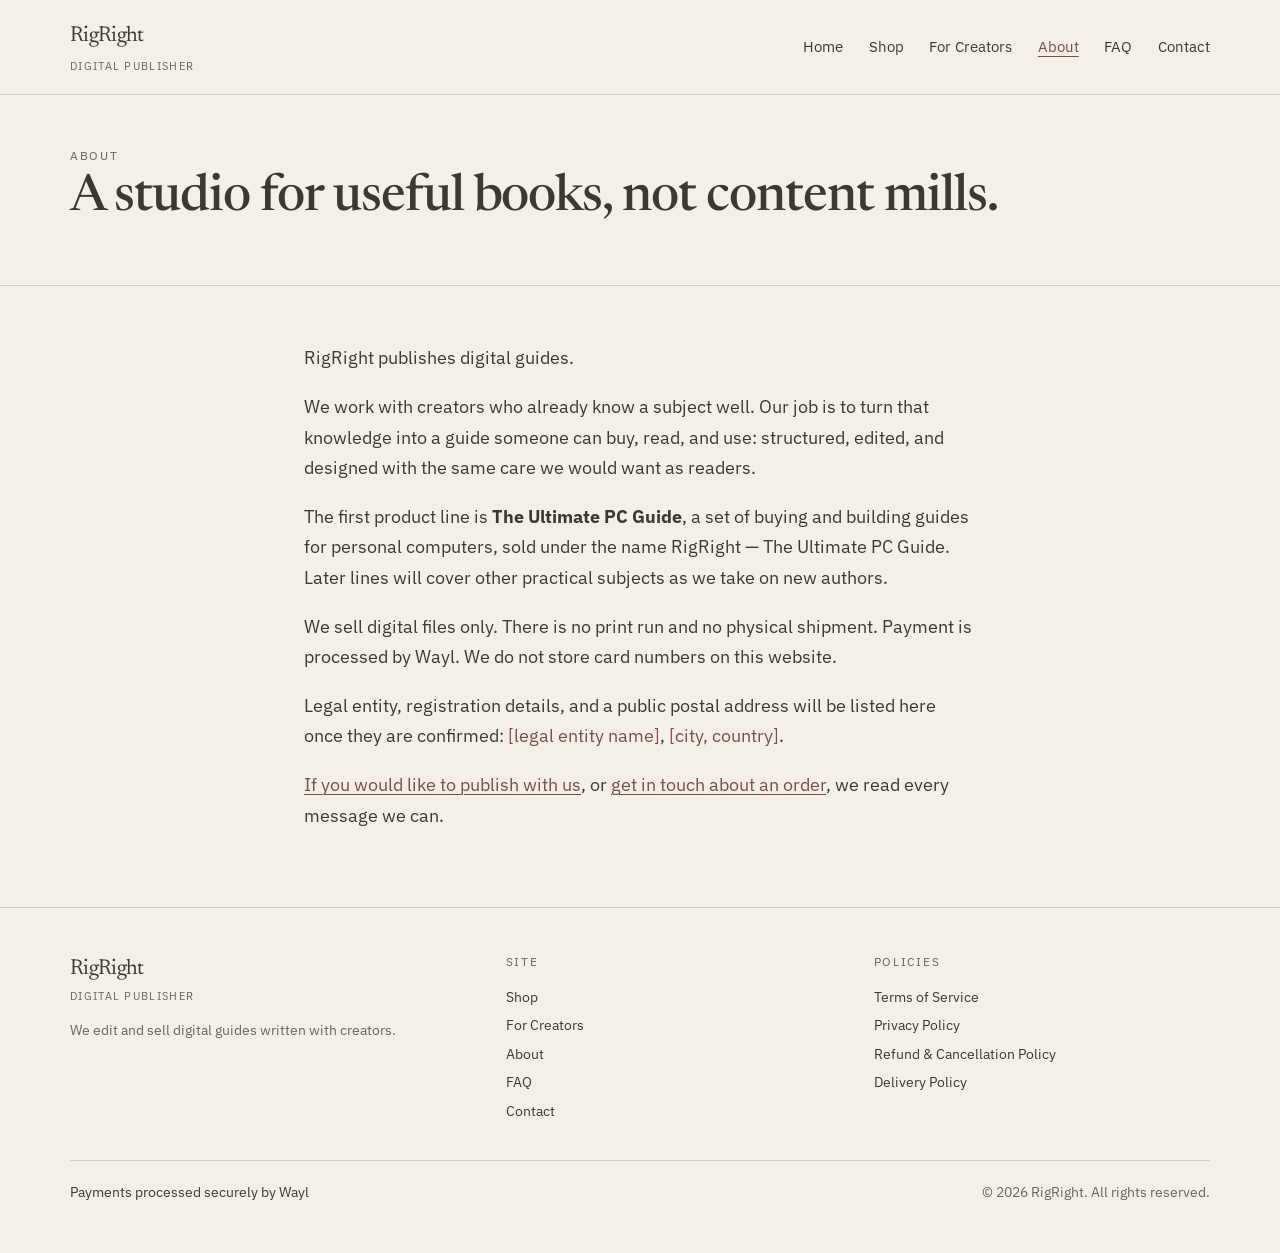
==== about.html @ 549c0466 "Rebrand as RigRight, launch catalog, covers, and free Gaming Builds sample." ====
<!DOCTYPE html>
<html lang="en">
<head>
  <meta charset="utf-8">
  <meta name="viewport" content="width=device-width, initial-scale=1">
  <title>About | RigRight</title>
  <meta name="description" content="RigRight publishes digital guides. We edit, design, and sell creator-authored guides.">
  <link rel="preconnect" href="https://fonts.googleapis.com">
  <link rel="preconnect" href="https://fonts.gstatic.com" crossorigin>
  <link href="https://fonts.googleapis.com/css2?family=IBM+Plex+Sans:ital,wght@0,400;0,500;1,400&family=Newsreader:ital,opsz,wght@0,6..72,400;0,6..72,500;1,6..72,400&display=swap" rel="stylesheet">
  <link rel="stylesheet" href="css/styles.css">
</head>
<body>
  <a class="skip" href="#main">Skip to content</a>
  <header class="site-header">
    <div class="wrap header-inner">
      <a class="wordmark" href="index.html">RigRight<span>Digital publisher</span></a>
      <button class="nav-toggle" type="button" aria-expanded="false" aria-controls="site-nav">Menu</button>
      <nav class="nav" id="site-nav" aria-label="Primary">
        <a href="index.html">Home</a>
        <a href="shop.html">Shop</a>
        <a href="creators.html">For Creators</a>
        <a href="about.html" aria-current="page">About</a>
        <a href="faq.html">FAQ</a>
        <a href="contact.html">Contact</a>
      </nav>
    </div>
  </header>
  <main id="main">

    <header class="page-title">
      <div class="wrap">
        <p class="kicker">About</p>
        <h1>A studio for useful books, not content mills.</h1>
      </div>
    </header>
    <section class="section">
      <div class="wrap prose">
        <p>RigRight publishes digital guides.</p>
        <p>We work with creators who already know a subject well. Our job is to turn that knowledge into a guide someone can buy, read, and use: structured, edited, and designed with the same care we would want as readers.</p>
        <p>The first product line is <strong>The Ultimate PC Guide</strong>, a set of buying and building guides for personal computers, sold under the name RigRight — The Ultimate PC Guide. Later lines will cover other practical subjects as we take on new authors.</p>
        <p>We sell digital files only. There is no print run and no physical shipment. Payment is processed by Wayl. We do not store card numbers on this website.</p>
        <p>Legal entity, registration details, and a public postal address will be listed here once they are confirmed: <span class="placeholder-mark">[legal entity name]</span>, <span class="placeholder-mark">[city, country]</span>.</p>
        <p><a href="creators.html">If you would like to publish with us</a>, or <a href="contact.html">get in touch about an order</a>, we read every message we can.</p>
      </div>
    </section>

  </main>
  <footer class="site-footer">
    <div class="wrap">
      <div class="footer-grid">
        <div>
          <a class="wordmark" href="index.html">RigRight<span>Digital publisher</span></a>
          <p style="margin-top:0.8rem">We edit and sell digital guides written with creators.</p>
        </div>
        <div>
          <p class="kicker">Site</p>
          <ul>
            <li><a href="shop.html">Shop</a></li>
            <li><a href="creators.html">For Creators</a></li>
            <li><a href="about.html">About</a></li>
            <li><a href="faq.html">FAQ</a></li>
            <li><a href="contact.html">Contact</a></li>
          </ul>
        </div>
        <div>
          <p class="kicker">Policies</p>
          <ul>
            <li><a href="terms.html">Terms of Service</a></li>
            <li><a href="privacy.html">Privacy Policy</a></li>
            <li><a href="refund.html">Refund &amp; Cancellation Policy</a></li>
            <li><a href="delivery.html">Delivery Policy</a></li>
          </ul>
        </div>
      </div>
      <div class="footer-bottom">
        <p class="pay-note">Payments processed securely by Wayl</p>
        <p>&copy; 2026 RigRight. All rights reserved.</p>
      </div>
    </div>
  </footer>
  <script src="js/nav.js"></script>
</body>
</html>
---- css/styles.css ----
/* RigRight — editorial site styles */
:root {
  --paper: #f4f0e8;
  --paper-deep: #ece7de;
  --card: #faf7f1;
  --ink: #3c3833;
  --muted: #6b645c;
  --rule: #d4cdc2;
  --accent: #7a4e48;
  --accent-hover: #5f3c37;
  --on-accent: #f7f1ea;
  --max: 1140px;
  --serif: "Newsreader", "Iowan Old Style", "Palatino Linotype", Palatino, Georgia, serif;
  --sans: "IBM Plex Sans", "Helvetica Neue", Helvetica, Arial, sans-serif;
}

*, *::before, *::after { box-sizing: border-box; }
html { scroll-behavior: smooth; }
body {
  margin: 0;
  background: var(--paper);
  color: var(--ink);
  font-family: var(--sans);
  font-size: 1.125rem; /* 18px */
  line-height: 1.7;
  -webkit-font-smoothing: antialiased;
}
img { max-width: 100%; display: block; }
a { color: var(--accent); text-decoration-thickness: 1px; text-underline-offset: 0.18em; }
a:hover { color: var(--accent-hover); }
h1, h2, h3, h4 {
  font-family: var(--serif);
  font-weight: 500;
  letter-spacing: -0.02em;
  line-height: 1.25;
  margin: 0 0 0.6em;
  color: var(--ink);
}
h1 { font-size: clamp(2.05rem, 4vw, 3.2rem); }
h2 { font-size: clamp(1.5rem, 2.6vw, 2.1rem); }
h3 { font-size: 1.22rem; }
p { margin: 0 0 1em; }
.lead { font-size: 1.18rem; color: var(--muted); max-width: 38rem; line-height: 1.7; }
.muted { color: var(--muted); }
.wrap {
  width: min(var(--max), calc(100% - 2.5rem));
  margin-inline: auto;
}
.skip {
  position: absolute;
  left: -999px;
  top: 0;
  background: var(--ink);
  color: var(--paper);
  padding: 0.5rem 1rem;
  z-index: 100;
}
.skip:focus { left: 0.75rem; top: 0.75rem; }

/* Header */
.site-header {
  border-bottom: 1px solid var(--rule);
  background: var(--paper);
}
.header-inner {
  display: flex;
  align-items: center;
  justify-content: space-between;
  gap: 1.5rem;
  padding: 1.15rem 0;
}
.wordmark {
  font-family: var(--serif);
  font-size: 1.35rem;
  color: var(--ink);
  text-decoration: none;
  letter-spacing: -0.03em;
}
.wordmark:hover { color: var(--ink); }
.wordmark span {
  display: block;
  font-family: var(--sans);
  font-size: 0.68rem;
  letter-spacing: 0.12em;
  text-transform: uppercase;
  color: var(--muted);
  margin-top: 0.1rem;
}
.nav {
  display: flex;
  flex-wrap: wrap;
  gap: 1.35rem 1.6rem;
}
.nav a {
  color: var(--ink);
  text-decoration: none;
  font-size: 0.95rem;
}
.nav a:hover,
.nav a[aria-current="page"] {
  color: var(--accent);
  text-decoration: underline;
  text-underline-offset: 0.28em;
}
.nav-toggle {
  display: none;
  background: none;
  border: 1px solid var(--rule);
  color: var(--ink);
  padding: 0.4rem 0.7rem;
  font: inherit;
  font-size: 0.85rem;
  cursor: pointer;
}

/* Buttons */
.btn {
  display: inline-block;
  background: var(--accent);
  color: var(--on-accent);
  text-decoration: none;
  border: 1px solid var(--accent);
  padding: 0.7rem 1.15rem;
  font-size: 0.95rem;
  line-height: 1.2;
  cursor: pointer;
  font-family: var(--sans);
}
.btn:hover { background: var(--accent-hover); border-color: var(--accent-hover); color: var(--on-accent); }
.btn-ghost {
  background: transparent;
  color: var(--ink);
  border-color: var(--rule);
}
.btn-ghost:hover { background: var(--ink); color: var(--paper); border-color: var(--ink); }
.btn-row { display: flex; flex-wrap: wrap; gap: 0.75rem; margin-top: 1.4rem; }
.btn-full { width: 100%; text-align: center; }

/* Hero / sections */
.hero {
  padding: 4.2rem 0 3.4rem;
  border-bottom: 1px solid var(--rule);
}
.hero-grid {
  display: grid;
  grid-template-columns: 1.05fr 0.95fr;
  gap: 2.5rem 3rem;
  align-items: center;
}
.hero-photo {
  margin: 0;
}
.hero-photo img {
  width: 100%;
  aspect-ratio: 4 / 3;
  object-fit: cover;
  border: 1px solid var(--rule);
}
.hero-photo figcaption {
  font-size: 0.78rem;
  color: var(--muted);
  margin-top: 0.45rem;
  line-height: 1.45;
}
.kicker {
  font-size: 0.75rem;
  letter-spacing: 0.14em;
  text-transform: uppercase;
  color: var(--muted);
  margin: 0 0 0.85rem;
}
.section { padding: 3.6rem 0; border-bottom: 1px solid var(--rule); }
.section-head {
  display: grid;
  grid-template-columns: 1fr minmax(0, 22rem);
  gap: 1.5rem 3rem;
  margin-bottom: 2.25rem;
  align-items: end;
}
.section-head p { margin: 0; color: var(--muted); }
.split {
  display: grid;
  grid-template-columns: 1fr 1fr;
  gap: 2.5rem 4rem;
}
.steps { list-style: none; margin: 0; padding: 0; }
.steps li {
  display: grid;
  grid-template-columns: 2.2rem 1fr;
  gap: 0.9rem;
  padding: 1rem 0;
  border-top: 1px solid var(--rule);
}
.steps li:last-child { border-bottom: 1px solid var(--rule); }
.steps .n {
  font-family: var(--serif);
  font-size: 1.25rem;
  color: var(--accent);
}

/* Product grid / covers */
.grid-3 {
  display: grid;
  grid-template-columns: repeat(3, 1fr);
  gap: 1.5rem;
  align-items: stretch;
}
.grid-2 {
  display: grid;
  grid-template-columns: 1fr 1fr;
  gap: 1.5rem 2rem;
}
.product-card {
  background: var(--card);
  border: 1px solid var(--rule);
  display: flex;
  flex-direction: column;
  height: 100%;
}
.cover {
  aspect-ratio: 3 / 4;
  padding: 0;
  position: relative;
  overflow: hidden;
  background: var(--paper-deep);
}
.cover img {
  width: 100%;
  height: 100%;
  object-fit: cover;
}
.product-body { padding: 1.15rem 1.2rem 1.3rem; flex: 1; display: flex; flex-direction: column; }
.product-body h3 { margin-bottom: 0.35rem; }
.product-body p { font-size: 0.98rem; color: var(--muted); }
.meta { font-size: 0.82rem; color: var(--muted); margin: 0 0 0.8rem; }
.price {
  display: flex;
  align-items: baseline;
  gap: 0.55rem;
  margin: 0.4rem 0 1rem;
  font-family: var(--serif);
}
.price .now { font-size: 1.45rem; color: var(--ink); }
.price .was { color: var(--muted); text-decoration: line-through; font-size: 1rem; }
.flag {
  display: inline-block;
  font-size: 0.68rem;
  letter-spacing: 0.08em;
  text-transform: uppercase;
  border: 1px solid var(--rule);
  padding: 0.15rem 0.4rem;
  margin-bottom: 0.5rem;
  color: var(--ink);
}
.flag-accent { border-color: var(--accent); color: var(--accent); }
.product-body .btn { margin-top: auto; align-self: flex-start; }
.inside { margin: 0 0 1rem; padding: 0 0 0 1.1rem; color: var(--muted); font-size: 0.95rem; }
.inside li { margin: 0.2rem 0; }
.sample-link {
  display: inline-block;
  margin: 0.65rem 0 0;
  font-size: 0.88rem;
}
.product-body .sample-link { margin-top: 0.7rem; }

/* Catalog (pricing mockup, editorial treatment) */
.catalog-intro { text-align: center; max-width: 40rem; margin: 0 auto 0.4rem; }
.catalog-intro h1, .catalog-intro h2 { margin-bottom: 0.35rem; }
.catalog-intro .sub {
  font-family: var(--serif);
  font-size: 1.2rem;
  color: var(--muted);
  margin: 0 0 0.9rem;
}
.catalog-note { font-size: 0.95rem; color: var(--muted); margin: 0 auto 1.4rem; max-width: 40rem; }
.sale-banner {
  display: inline-block;
  font-size: 0.78rem;
  letter-spacing: 0.14em;
  text-transform: uppercase;
  color: var(--accent);
  border-top: 1px solid var(--rule);
  border-bottom: 1px solid var(--rule);
  padding: 0.5rem 1.1rem;
  margin: 0 0 1.8rem;
}
.guide-grid {
  display: grid;
  grid-template-columns: repeat(5, 1fr);
  gap: 0.85rem;
  align-items: stretch;
}
.guide-card {
  background: var(--card);
  border: 1px solid var(--rule);
  padding: 1.2rem 0.75rem 1.1rem;
  display: flex;
  flex-direction: column;
  align-items: center;
  text-align: center;
  height: 100%;
  position: relative;
}
.guide-card.is-popular {
  border: 1.5px solid var(--accent);
  background: #f6f1ea;
  box-shadow: 0 0 0 3px rgba(122, 78, 72, 0.06);
}
.popular-badge {
  display: inline-flex;
  align-items: center;
  gap: 0.28rem;
  font-size: 0.68rem;
  letter-spacing: 0.08em;
  text-transform: uppercase;
  color: var(--on-accent);
  background: var(--accent);
  padding: 0.22rem 0.5rem;
  margin-bottom: 0.65rem;
}
.popular-badge svg { width: 0.85rem; height: 0.85rem; }
.guide-icon {
  width: 2.7rem;
  height: 2.7rem;
  color: var(--accent);
  margin: 0.2rem 0 0.75rem;
}
.guide-icon svg { width: 100%; height: 100%; display: block; }
.guide-card h3 {
  font-size: 1.05rem;
  margin: 0 0 0.2rem;
  line-height: 1.3;
}
.sold-sep {
  font-size: 0.78rem;
  color: var(--muted);
  margin: 0 0 0.35rem;
  font-style: italic;
}
.guide-price {
  margin: 0.45rem 0 0.85rem;
  font-family: var(--serif);
  display: flex;
  flex-direction: column;
  align-items: center;
  gap: 0.1rem;
}
.guide-price .was-row {
  display: flex;
  align-items: center;
  gap: 0.4rem;
}
.guide-price .was {
  color: var(--muted);
  text-decoration: line-through;
  font-size: 0.95rem;
}
.guide-price .now {
  font-size: 1.85rem;
  line-height: 1.1;
  color: var(--ink);
}
.discount {
  display: inline-block;
  font-family: var(--sans);
  font-size: 0.68rem;
  letter-spacing: 0.04em;
  color: var(--accent);
  border: 1px solid var(--accent);
  padding: 0.08rem 0.32rem;
}
.guide-card .btn { margin-top: auto; width: 100%; text-align: center; padding: 0.55rem 0.7rem; }
.guide-card .sample-link { margin-top: 0.55rem; }

/* Wide bundle card */
.bundle-offer {
  margin-top: 1.1rem;
  background: var(--card);
  border: 1px solid var(--rule);
  padding: 1.4rem 1.5rem 1rem;
}
.bundle-offer-inner {
  display: grid;
  grid-template-columns: auto 1fr auto;
  gap: 1.4rem 1.8rem;
  align-items: center;
}
.bundle-brand {
  display: flex;
  align-items: flex-start;
  gap: 1rem;
}
.bundle-offer .guide-icon { margin: 0; width: 3rem; height: 3rem; flex-shrink: 0; }
.bundle-offer h3 { margin: 0 0 0.2rem; font-size: 1.45rem; }
.bundle-offer .bundle-includes { margin: 0 0 0.55rem; color: var(--muted); font-size: 0.95rem; }
.bundle-offer .guide-price { flex-direction: row; align-items: baseline; gap: 0.7rem; margin: 0; }
.bundle-offer .guide-price .now { font-size: 2rem; }
.save-tag {
  font-family: var(--sans);
  font-size: 0.72rem;
  letter-spacing: 0.06em;
  text-transform: uppercase;
  color: var(--accent);
  border: 1px solid var(--accent);
  padding: 0.12rem 0.4rem;
  margin-left: 0.2rem;
}
.bundle-checks {
  list-style: none;
  margin: 0;
  padding: 0;
  color: var(--ink);
  font-size: 0.95rem;
}
.bundle-checks li {
  display: flex;
  align-items: flex-start;
  gap: 0.5rem;
  margin: 0.35rem 0;
}
.bundle-checks svg {
  width: 1.15rem;
  height: 1.15rem;
  color: var(--accent);
  flex-shrink: 0;
  margin-top: 0.15rem;
}
.bundle-cta { display: flex; align-items: center; }
.bundle-foot {
  margin: 1.1rem 0 0;
  padding-top: 0.85rem;
  border-top: 1px solid var(--rule);
  text-align: center;
  color: var(--muted);
  font-size: 0.95rem;
}

/* Photo band */
.photo-band {
  display: grid;
  grid-template-columns: 1fr 1fr 1fr;
  gap: 0.85rem;
  margin: 0 0 0.7rem;
}
.photo-band figure { margin: 0; }
.photo-band img {
  width: 100%;
  aspect-ratio: 4 / 3;
  object-fit: cover;
  border: 1px solid var(--rule);
}
.photo-band figcaption {
  font-size: 0.78rem;
  color: var(--muted);
  margin-top: 0.4rem;
}
.photo-credit {
  font-size: 0.75rem;
  color: var(--muted);
  line-height: 1.5;
  margin: 0;
  max-width: 60rem;
}

/* Forms */
form {
  display: grid;
  gap: 0.9rem;
  max-width: 36rem;
}
label { display: grid; gap: 0.3rem; font-size: 0.9rem; }
input, textarea, select {
  font: inherit;
  padding: 0.65rem 0.7rem;
  border: 1px solid var(--rule);
  background: var(--card);
  color: var(--ink);
  width: 100%;
}
textarea { min-height: 8rem; resize: vertical; }
.form-note {
  font-size: 0.88rem;
  color: var(--muted);
  max-width: 36rem;
}
.placeholder-mark { font-family: var(--sans); color: var(--accent); }

/* Policy / long text */
.prose { max-width: 42rem; }
.prose h2 { margin-top: 2rem; }
.prose ul { padding-left: 1.2rem; }
.page-title { padding: 3.2rem 0 1.5rem; border-bottom: 1px solid var(--rule); }
.page-title p { margin: 0; color: var(--muted); max-width: 38rem; }

/* FAQ */
.faq details {
  border-top: 1px solid var(--rule);
  padding: 1rem 0;
}
.faq details:last-of-type { border-bottom: 1px solid var(--rule); }
.faq summary {
  cursor: pointer;
  font-family: var(--serif);
  font-size: 1.15rem;
  list-style: none;
}
.faq summary::-webkit-details-marker { display: none; }
.faq summary::after { content: "+"; float: right; font-family: var(--sans); color: var(--muted); }
.faq details[open] summary::after { content: "–"; }
.faq details p { margin: 0.7rem 0 0.2rem; color: var(--muted); }
.faq details ul { color: var(--muted); }

/* Footer */
.site-footer {
  padding: 2.75rem 0 2.2rem;
  font-size: 0.9rem;
  color: var(--muted);
  line-height: 1.6;
}
.footer-grid {
  display: grid;
  grid-template-columns: 1.2fr 1fr 1fr;
  gap: 2rem;
  margin-bottom: 2rem;
}
.site-footer a { color: var(--ink); text-decoration: none; }
.site-footer a:hover { text-decoration: underline; }
.site-footer ul { list-style: none; margin: 0; padding: 0; }
.site-footer li { margin: 0.35rem 0; }
.footer-bottom {
  border-top: 1px solid var(--rule);
  padding-top: 1.2rem;
  display: flex;
  flex-wrap: wrap;
  justify-content: space-between;
  gap: 0.8rem;
}
.pay-note { color: var(--ink); }

/* Tables */
.price-table { width: 100%; border-collapse: collapse; font-size: 0.95rem; }
.price-table th, .price-table td {
  text-align: left;
  padding: 0.7rem 0.5rem;
  border-bottom: 1px solid var(--rule);
  vertical-align: top;
}
.price-table th { font-weight: 500; font-size: 0.8rem; letter-spacing: 0.06em; text-transform: uppercase; color: var(--muted); }

@media (max-width: 1100px) {
  .guide-grid { grid-template-columns: repeat(3, 1fr); }
  .guide-grid .guide-card:nth-child(4),
  .guide-grid .guide-card:nth-child(5) { grid-column: auto; }
  .bundle-offer-inner { grid-template-columns: 1fr 1fr; }
  .bundle-cta { grid-column: 1 / -1; }
}
@media (max-width: 900px) {
  .section-head, .split, .grid-3, .footer-grid, .hero-grid, .photo-band { grid-template-columns: 1fr 1fr; }
  .grid-3 .span-full { grid-column: 1 / -1; }
  .photo-band figure:nth-child(3) { grid-column: 1 / -1; }
}
@media (max-width: 720px) {
  .nav-toggle { display: inline-block; }
  .nav {
    display: none;
    position: absolute;
    left: 0; right: 0;
    top: 4.4rem;
    background: var(--paper);
    border-bottom: 1px solid var(--rule);
    flex-direction: column;
    padding: 0.8rem 1.25rem 1.2rem;
    gap: 0.85rem;
  }
  body.nav-open .nav { display: flex; }
  .site-header { position: relative; }
  .hero { padding: 2.8rem 0 2.2rem; }
  .section { padding: 2.6rem 0; }
  .section-head, .split, .grid-3, .grid-2, .footer-grid, .hero-grid, .photo-band, .guide-grid, .bundle-offer-inner { grid-template-columns: 1fr; }
  .header-inner { padding: 0.95rem 0; }
  .bundle-offer { padding: 1.15rem 1.05rem 0.9rem; }
  .guide-price .now { font-size: 1.7rem; }
}
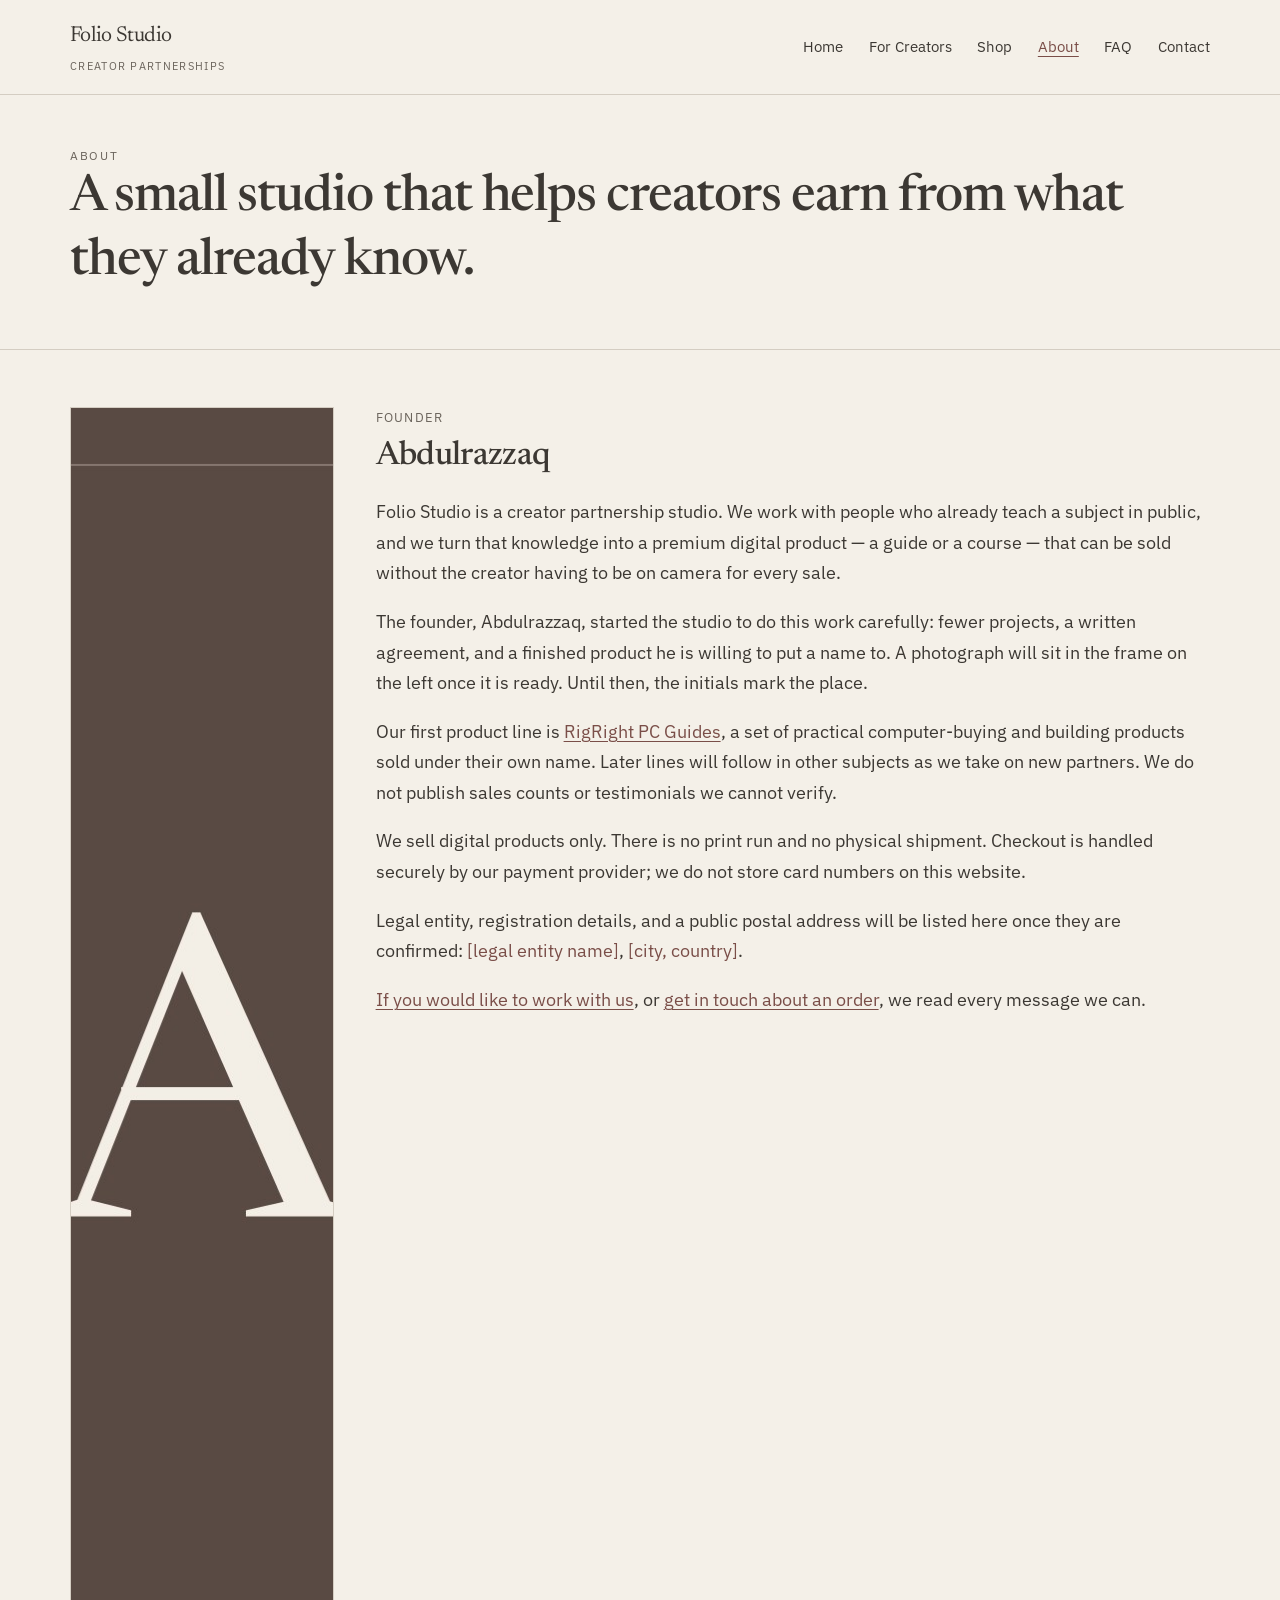
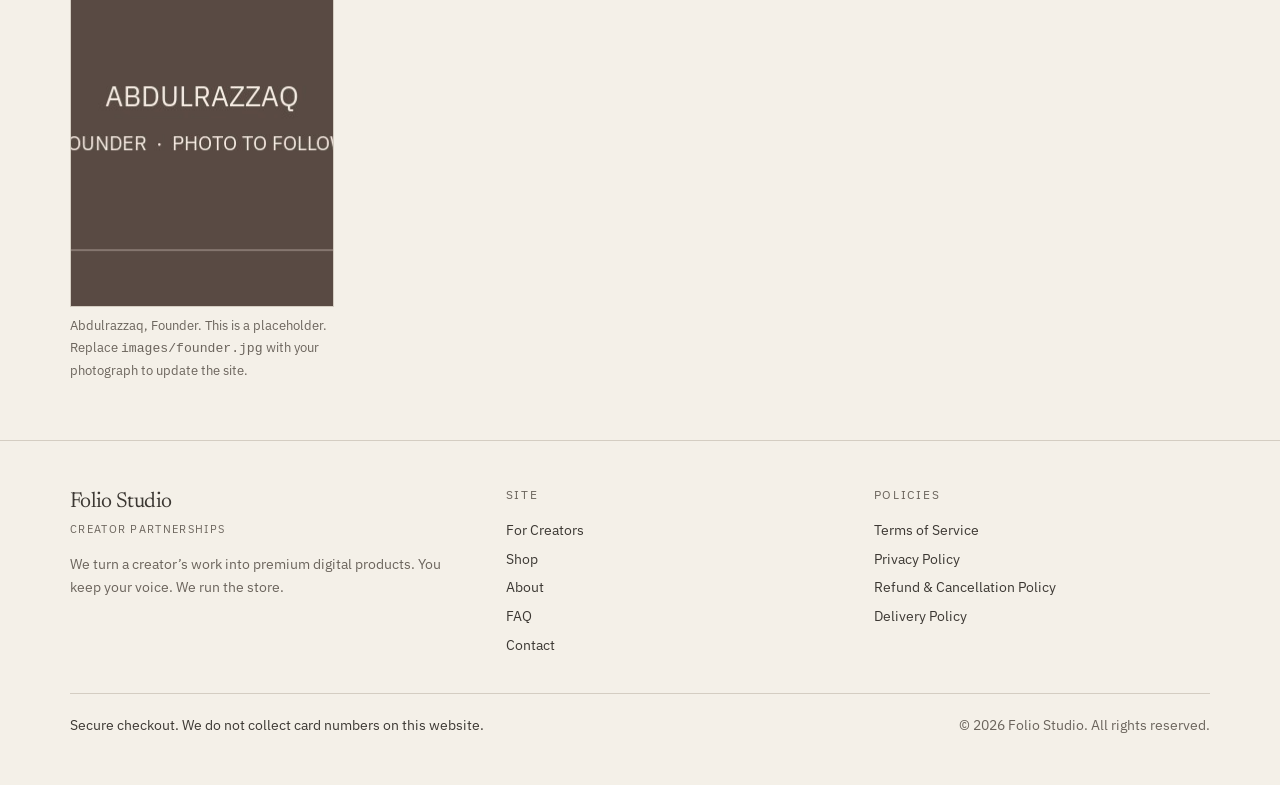
==== commit 51788384: "Present Folio Studio as a creator partnership agency; keep RigRight as the shop." ====
--- a/about.html
+++ b/about.html
@@ -3,8 +3,8 @@
 <head>
   <meta charset="utf-8">
   <meta name="viewport" content="width=device-width, initial-scale=1">
-  <title>About | RigRight</title>
-  <meta name="description" content="RigRight publishes digital guides. We edit, design, and sell creator-authored guides.">
+  <title>About | Folio Studio</title>
+  <meta name="description" content="Folio Studio is a small studio that partners with creators to turn their knowledge into premium digital products. Founded by Abdulrazzaq.">
   <link rel="preconnect" href="https://fonts.googleapis.com">
   <link rel="preconnect" href="https://fonts.gstatic.com" crossorigin>
   <link href="https://fonts.googleapis.com/css2?family=IBM+Plex+Sans:ital,wght@0,400;0,500;1,400&family=Newsreader:ital,opsz,wght@0,6..72,400;0,6..72,500;1,6..72,400&display=swap" rel="stylesheet">
@@ -14,12 +14,12 @@
   <a class="skip" href="#main">Skip to content</a>
   <header class="site-header">
     <div class="wrap header-inner">
-      <a class="wordmark" href="index.html">RigRight<span>Digital publisher</span></a>
+      <a class="wordmark" href="index.html">Folio Studio<span>Creator partnerships</span></a>
       <button class="nav-toggle" type="button" aria-expanded="false" aria-controls="site-nav">Menu</button>
       <nav class="nav" id="site-nav" aria-label="Primary">
         <a href="index.html">Home</a>
+        <a href="creators.html">For Creators</a>
         <a href="shop.html">Shop</a>
-        <a href="creators.html">For Creators</a>
         <a href="about.html" aria-current="page">About</a>
         <a href="faq.html">FAQ</a>
         <a href="contact.html">Contact</a>
@@ -31,17 +31,25 @@
     <header class="page-title">
       <div class="wrap">
         <p class="kicker">About</p>
-        <h1>A studio for useful books, not content mills.</h1>
+        <h1>A small studio that helps creators earn from what they already know.</h1>
       </div>
     </header>
     <section class="section">
-      <div class="wrap prose">
-        <p>RigRight publishes digital guides.</p>
-        <p>We work with creators who already know a subject well. Our job is to turn that knowledge into a guide someone can buy, read, and use: structured, edited, and designed with the same care we would want as readers.</p>
-        <p>The first product line is <strong>The Ultimate PC Guide</strong>, a set of buying and building guides for personal computers, sold under the name RigRight — The Ultimate PC Guide. Later lines will cover other practical subjects as we take on new authors.</p>
-        <p>We sell digital files only. There is no print run and no physical shipment. Payment is processed by Wayl. We do not store card numbers on this website.</p>
-        <p>Legal entity, registration details, and a public postal address will be listed here once they are confirmed: <span class="placeholder-mark">[legal entity name]</span>, <span class="placeholder-mark">[city, country]</span>.</p>
-        <p><a href="creators.html">If you would like to publish with us</a>, or <a href="contact.html">get in touch about an order</a>, we read every message we can.</p>
+      <div class="wrap founder">
+        <figure class="founder-portrait">
+          <img src="images/founder.jpg" alt="Placeholder portrait for Abdulrazzaq, founder of Folio Studio. Replace this file with a photograph, keeping the same filename: images/founder.jpg." width="1200" height="1500">
+          <figcaption>Abdulrazzaq, Founder. This is a placeholder. Replace <code>images/founder.jpg</code> with your photograph to update the site.</figcaption>
+        </figure>
+        <div>
+          <p class="role">Founder</p>
+          <h2>Abdulrazzaq</h2>
+          <p>Folio Studio is a creator partnership studio. We work with people who already teach a subject in public, and we turn that knowledge into a premium digital product — a guide or a course — that can be sold without the creator having to be on camera for every sale.</p>
+          <p>The founder, Abdulrazzaq, started the studio to do this work carefully: fewer projects, a written agreement, and a finished product he is willing to put a name to. A photograph will sit in the frame on the left once it is ready. Until then, the initials mark the place.</p>
+          <p>Our first product line is <a href="shop.html">RigRight PC Guides</a>, a set of practical computer-buying and building products sold under their own name. Later lines will follow in other subjects as we take on new partners. We do not publish sales counts or testimonials we cannot verify.</p>
+          <p>We sell digital products only. There is no print run and no physical shipment. Checkout is handled securely by our payment provider; we do not store card numbers on this website.</p>
+          <p>Legal entity, registration details, and a public postal address will be listed here once they are confirmed: <span class="placeholder-mark">[legal entity name]</span>, <span class="placeholder-mark">[city, country]</span>.</p>
+          <p><a href="creators.html">If you would like to work with us</a>, or <a href="contact.html">get in touch about an order</a>, we read every message we can.</p>
+        </div>
       </div>
     </section>
 
@@ -50,14 +58,14 @@
     <div class="wrap">
       <div class="footer-grid">
         <div>
-          <a class="wordmark" href="index.html">RigRight<span>Digital publisher</span></a>
-          <p style="margin-top:0.8rem">We edit and sell digital guides written with creators.</p>
+          <a class="wordmark" href="index.html">Folio Studio<span>Creator partnerships</span></a>
+          <p style="margin-top:0.8rem">We turn a creator’s work into premium digital products. You keep your voice. We run the store.</p>
         </div>
         <div>
           <p class="kicker">Site</p>
           <ul>
+            <li><a href="creators.html">For Creators</a></li>
             <li><a href="shop.html">Shop</a></li>
-            <li><a href="creators.html">For Creators</a></li>
             <li><a href="about.html">About</a></li>
             <li><a href="faq.html">FAQ</a></li>
             <li><a href="contact.html">Contact</a></li>
@@ -74,8 +82,8 @@
         </div>
       </div>
       <div class="footer-bottom">
-        <p class="pay-note">Payments processed securely by Wayl</p>
-        <p>&copy; 2026 RigRight. All rights reserved.</p>
+        <p class="pay-note">Secure checkout. We do not collect card numbers on this website.</p>
+        <p>&copy; 2026 Folio Studio. All rights reserved.</p>
       </div>
     </div>
   </footer>
--- a/css/styles.css
+++ b/css/styles.css
@@ -581,3 +581,101 @@
   .bundle-offer { padding: 1.15rem 1.05rem 0.9rem; }
   .guide-price .now { font-size: 1.7rem; }
 }
+
+/* Agency additions */
+.share-grid {
+  display: grid;
+  grid-template-columns: 1fr 1fr;
+  gap: 1rem;
+  margin: 1.4rem 0 1.6rem;
+}
+.share-card {
+  background: var(--card);
+  border: 1px solid var(--rule);
+  padding: 1.5rem 1.4rem 1.3rem;
+}
+.share-card .share-fig {
+  font-family: var(--serif);
+  font-size: clamp(2.4rem, 5vw, 3.2rem);
+  line-height: 1;
+  color: var(--accent);
+  margin: 0 0 0.45rem;
+}
+.share-card .kicker { margin-bottom: 0.5rem; }
+.share-card p { margin: 0; color: var(--muted); font-size: 1rem; }
+.share-card.is-accent {
+  border-color: var(--accent);
+  background: #f6f1ea;
+}
+.who-list { margin: 0; padding: 0; list-style: none; }
+.who-list li {
+  padding: 0.85rem 0;
+  border-top: 1px solid var(--rule);
+  color: var(--muted);
+}
+.who-list li:last-child { border-bottom: 1px solid var(--rule); }
+.who-list strong { color: var(--ink); }
+
+.founder {
+  display: grid;
+  grid-template-columns: minmax(11rem, 16.5rem) 1fr;
+  gap: 2rem 2.6rem;
+  align-items: start;
+}
+.founder-portrait { margin: 0; }
+.founder-portrait img {
+  width: 100%;
+  aspect-ratio: 4 / 5;
+  object-fit: cover;
+  object-position: center;
+  border: 1px solid var(--rule);
+  background: var(--paper-deep);
+}
+.founder-portrait figcaption {
+  font-size: 0.82rem;
+  color: var(--muted);
+  margin-top: 0.45rem;
+}
+.founder .role {
+  font-size: 0.8rem;
+  letter-spacing: 0.1em;
+  text-transform: uppercase;
+  color: var(--muted);
+  margin: 0 0 0.4rem;
+}
+
+.case-covers {
+  display: grid;
+  grid-template-columns: repeat(4, 1fr);
+  gap: 0.75rem;
+  margin: 1.4rem 0 1.3rem;
+}
+.case-covers a { display: block; }
+.case-covers img {
+  width: 100%;
+  aspect-ratio: 3 / 4;
+  object-fit: cover;
+  border: 1px solid var(--rule);
+}
+.home-founder {
+  display: grid;
+  grid-template-columns: 7.5rem 1fr;
+  gap: 1.2rem 1.5rem;
+  align-items: center;
+  background: var(--card);
+  border: 1px solid var(--rule);
+  padding: 1.1rem 1.2rem;
+}
+.home-founder img {
+  width: 100%;
+  aspect-ratio: 1 / 1;
+  object-fit: cover;
+  object-position: center top;
+  border: 1px solid var(--rule);
+}
+
+@media (max-width: 720px) {
+  .share-grid, .founder, .case-covers, .home-founder { grid-template-columns: 1fr; }
+  .founder-portrait img { max-width: 16rem; }
+  .home-founder img { max-width: 7.5rem; }
+}
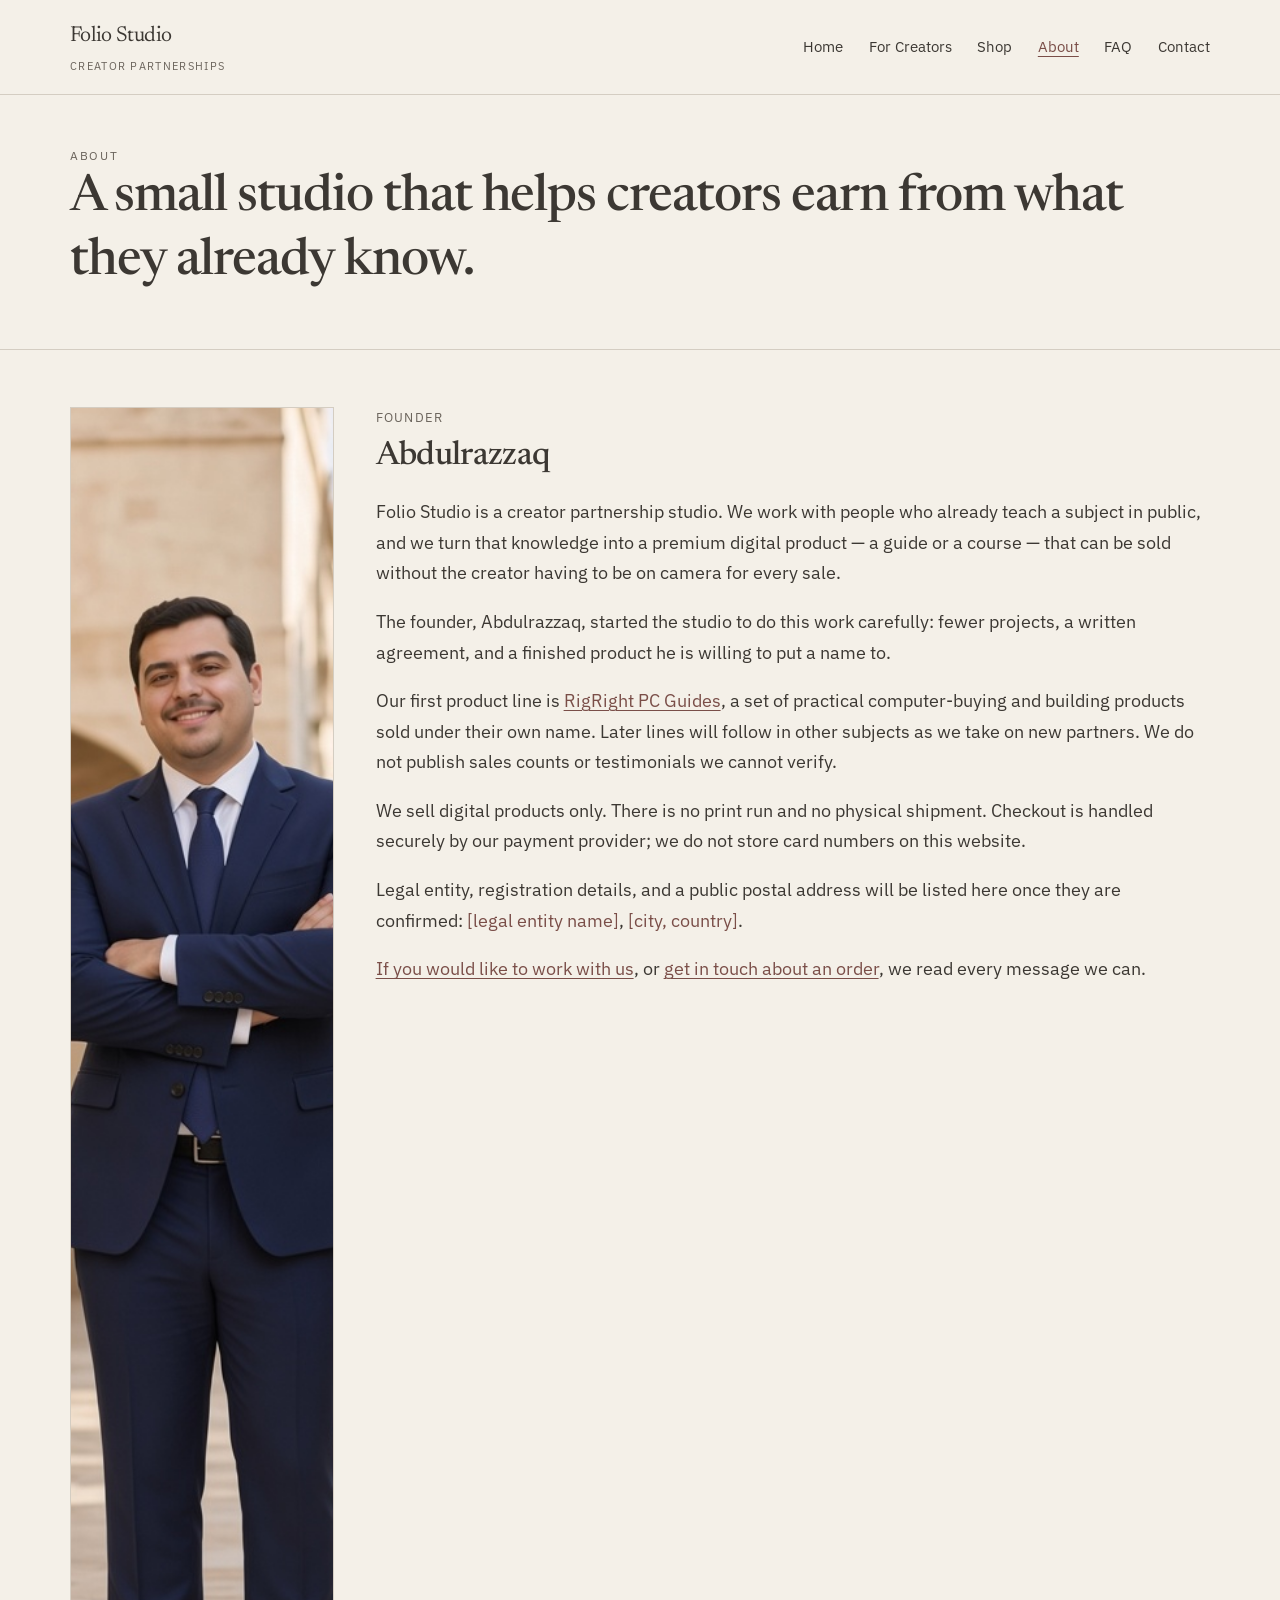
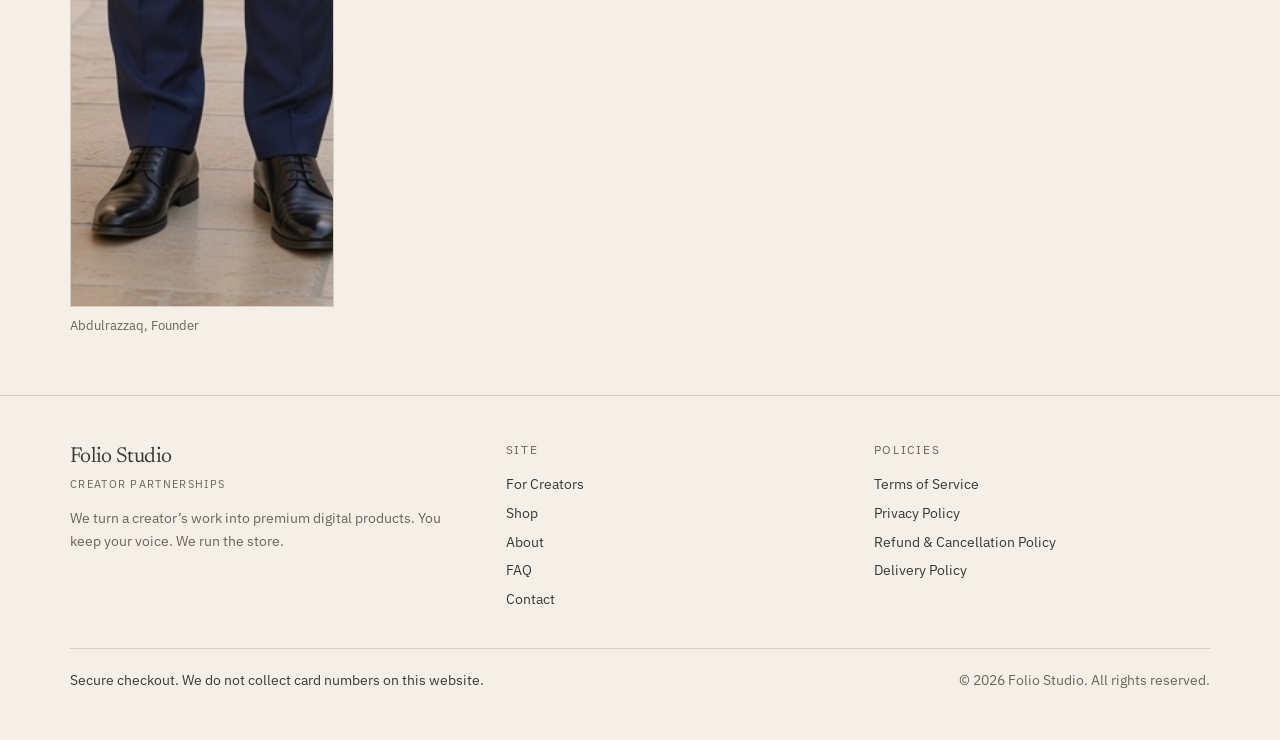
==== commit eb3db152: "Founder photo captions" ====
--- a/about.html
+++ b/about.html
@@ -37,14 +37,14 @@
     <section class="section">
       <div class="wrap founder">
         <figure class="founder-portrait">
-          <img src="images/founder.jpg" alt="Placeholder portrait for Abdulrazzaq, founder of Folio Studio. Replace this file with a photograph, keeping the same filename: images/founder.jpg." width="1200" height="1500">
-          <figcaption>Abdulrazzaq, Founder. This is a placeholder. Replace <code>images/founder.jpg</code> with your photograph to update the site.</figcaption>
+          <img src="images/founder.jpg" alt="Abdulrazzaq, founder of Folio Studio" width="1200" height="1500">
+          <figcaption>Abdulrazzaq, Founder</figcaption>
         </figure>
         <div>
           <p class="role">Founder</p>
           <h2>Abdulrazzaq</h2>
           <p>Folio Studio is a creator partnership studio. We work with people who already teach a subject in public, and we turn that knowledge into a premium digital product — a guide or a course — that can be sold without the creator having to be on camera for every sale.</p>
-          <p>The founder, Abdulrazzaq, started the studio to do this work carefully: fewer projects, a written agreement, and a finished product he is willing to put a name to. A photograph will sit in the frame on the left once it is ready. Until then, the initials mark the place.</p>
+          <p>The founder, Abdulrazzaq, started the studio to do this work carefully: fewer projects, a written agreement, and a finished product he is willing to put a name to.</p>
           <p>Our first product line is <a href="shop.html">RigRight PC Guides</a>, a set of practical computer-buying and building products sold under their own name. Later lines will follow in other subjects as we take on new partners. We do not publish sales counts or testimonials we cannot verify.</p>
           <p>We sell digital products only. There is no print run and no physical shipment. Checkout is handled securely by our payment provider; we do not store card numbers on this website.</p>
           <p>Legal entity, registration details, and a public postal address will be listed here once they are confirmed: <span class="placeholder-mark">[legal entity name]</span>, <span class="placeholder-mark">[city, country]</span>.</p>
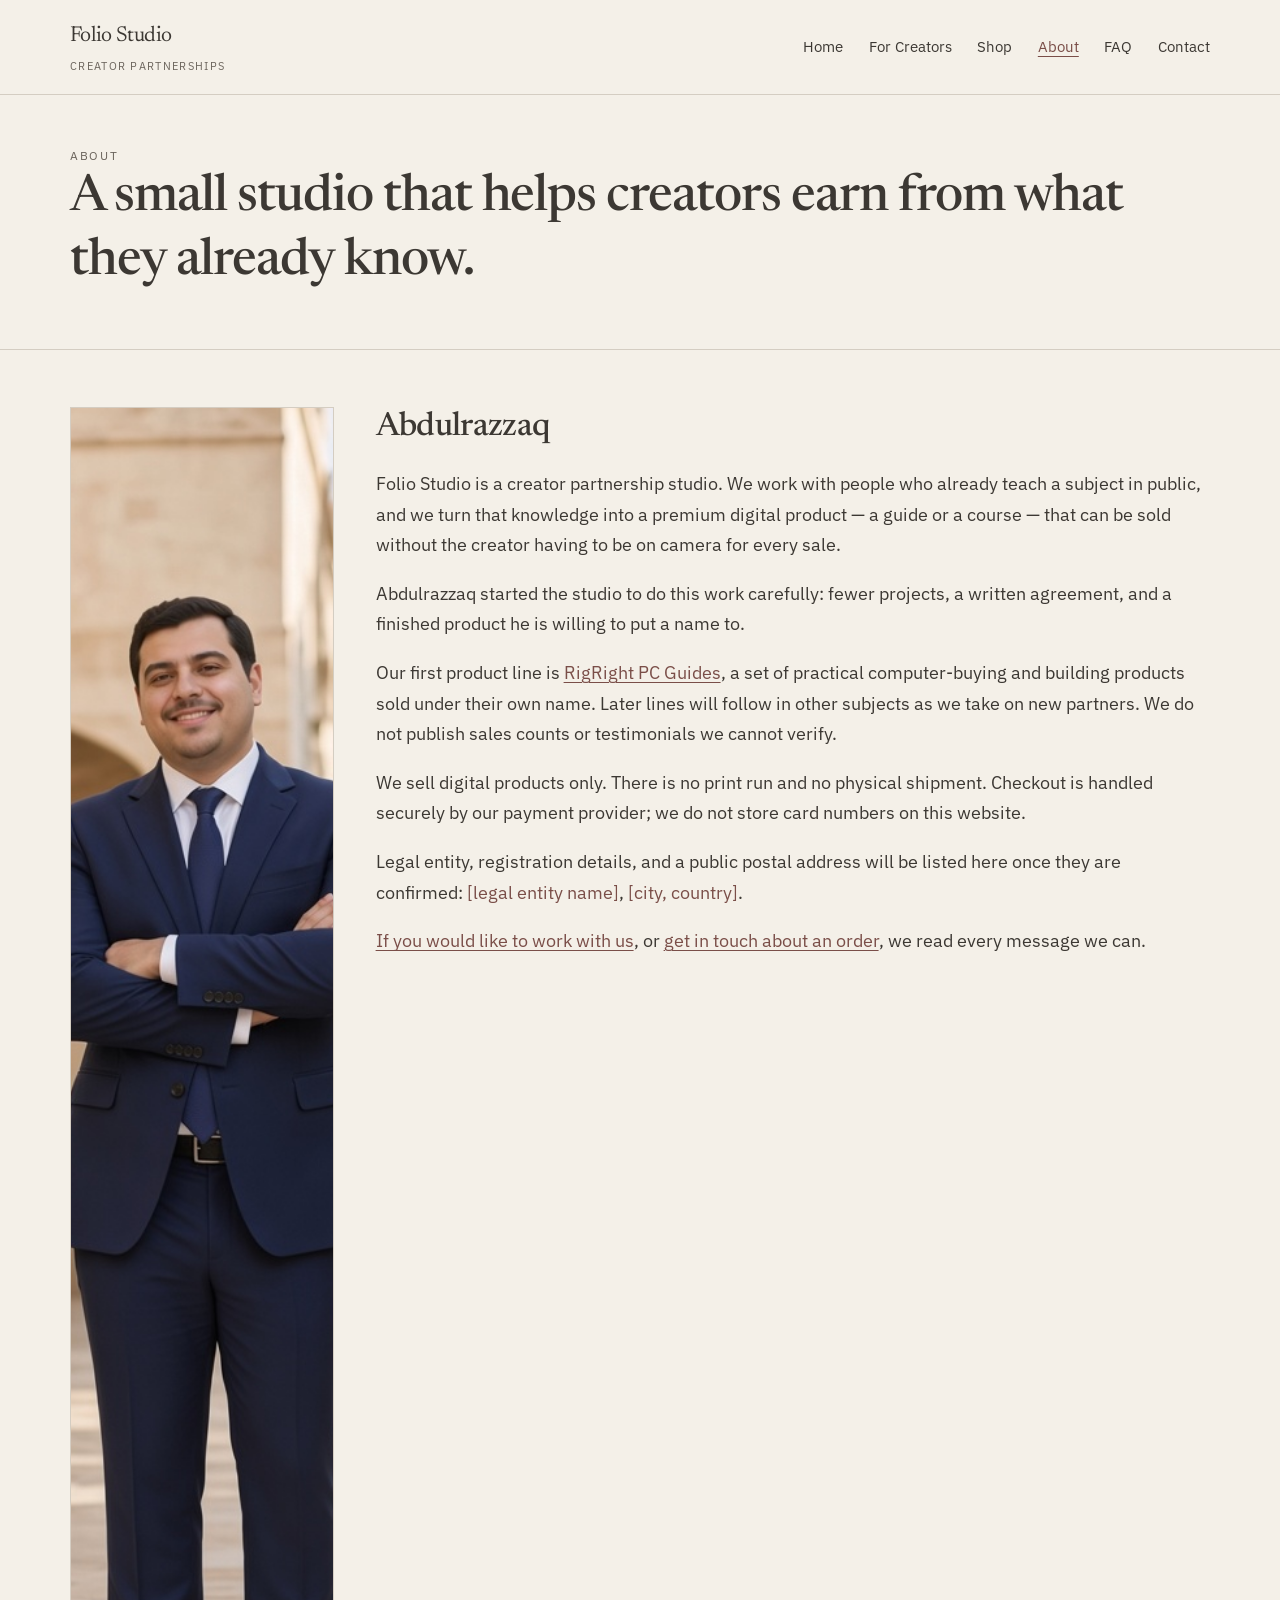
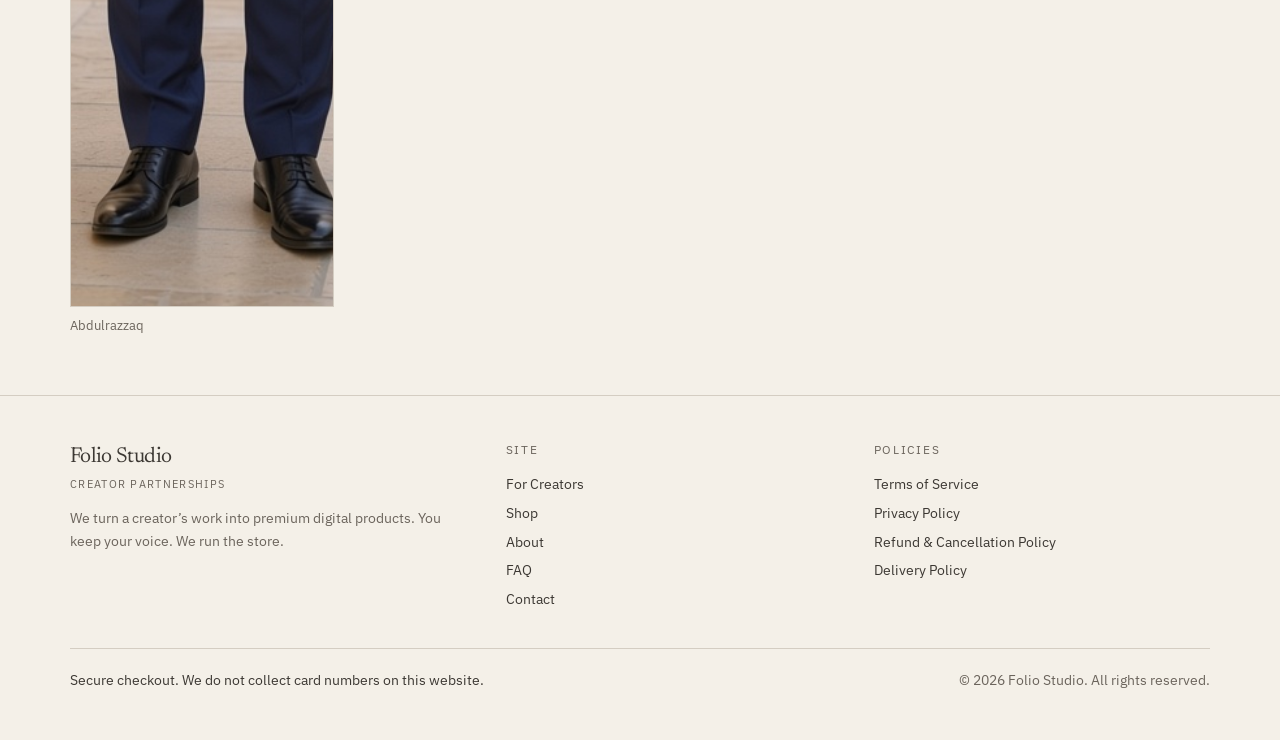
==== commit 0f9d5993: "Show name only" ====
--- a/about.html
+++ b/about.html
@@ -37,14 +37,13 @@
     <section class="section">
       <div class="wrap founder">
         <figure class="founder-portrait">
-          <img src="images/founder.jpg" alt="Abdulrazzaq, founder of Folio Studio" width="1200" height="1500">
-          <figcaption>Abdulrazzaq, Founder</figcaption>
+          <img src="images/founder.jpg" alt="Abdulrazzaq, Folio Studio" width="1200" height="1500">
+          <figcaption>Abdulrazzaq</figcaption>
         </figure>
         <div>
-          <p class="role">Founder</p>
           <h2>Abdulrazzaq</h2>
           <p>Folio Studio is a creator partnership studio. We work with people who already teach a subject in public, and we turn that knowledge into a premium digital product — a guide or a course — that can be sold without the creator having to be on camera for every sale.</p>
-          <p>The founder, Abdulrazzaq, started the studio to do this work carefully: fewer projects, a written agreement, and a finished product he is willing to put a name to.</p>
+          <p>Abdulrazzaq started the studio to do this work carefully: fewer projects, a written agreement, and a finished product he is willing to put a name to.</p>
           <p>Our first product line is <a href="shop.html">RigRight PC Guides</a>, a set of practical computer-buying and building products sold under their own name. Later lines will follow in other subjects as we take on new partners. We do not publish sales counts or testimonials we cannot verify.</p>
           <p>We sell digital products only. There is no print run and no physical shipment. Checkout is handled securely by our payment provider; we do not store card numbers on this website.</p>
           <p>Legal entity, registration details, and a public postal address will be listed here once they are confirmed: <span class="placeholder-mark">[legal entity name]</span>, <span class="placeholder-mark">[city, country]</span>.</p>
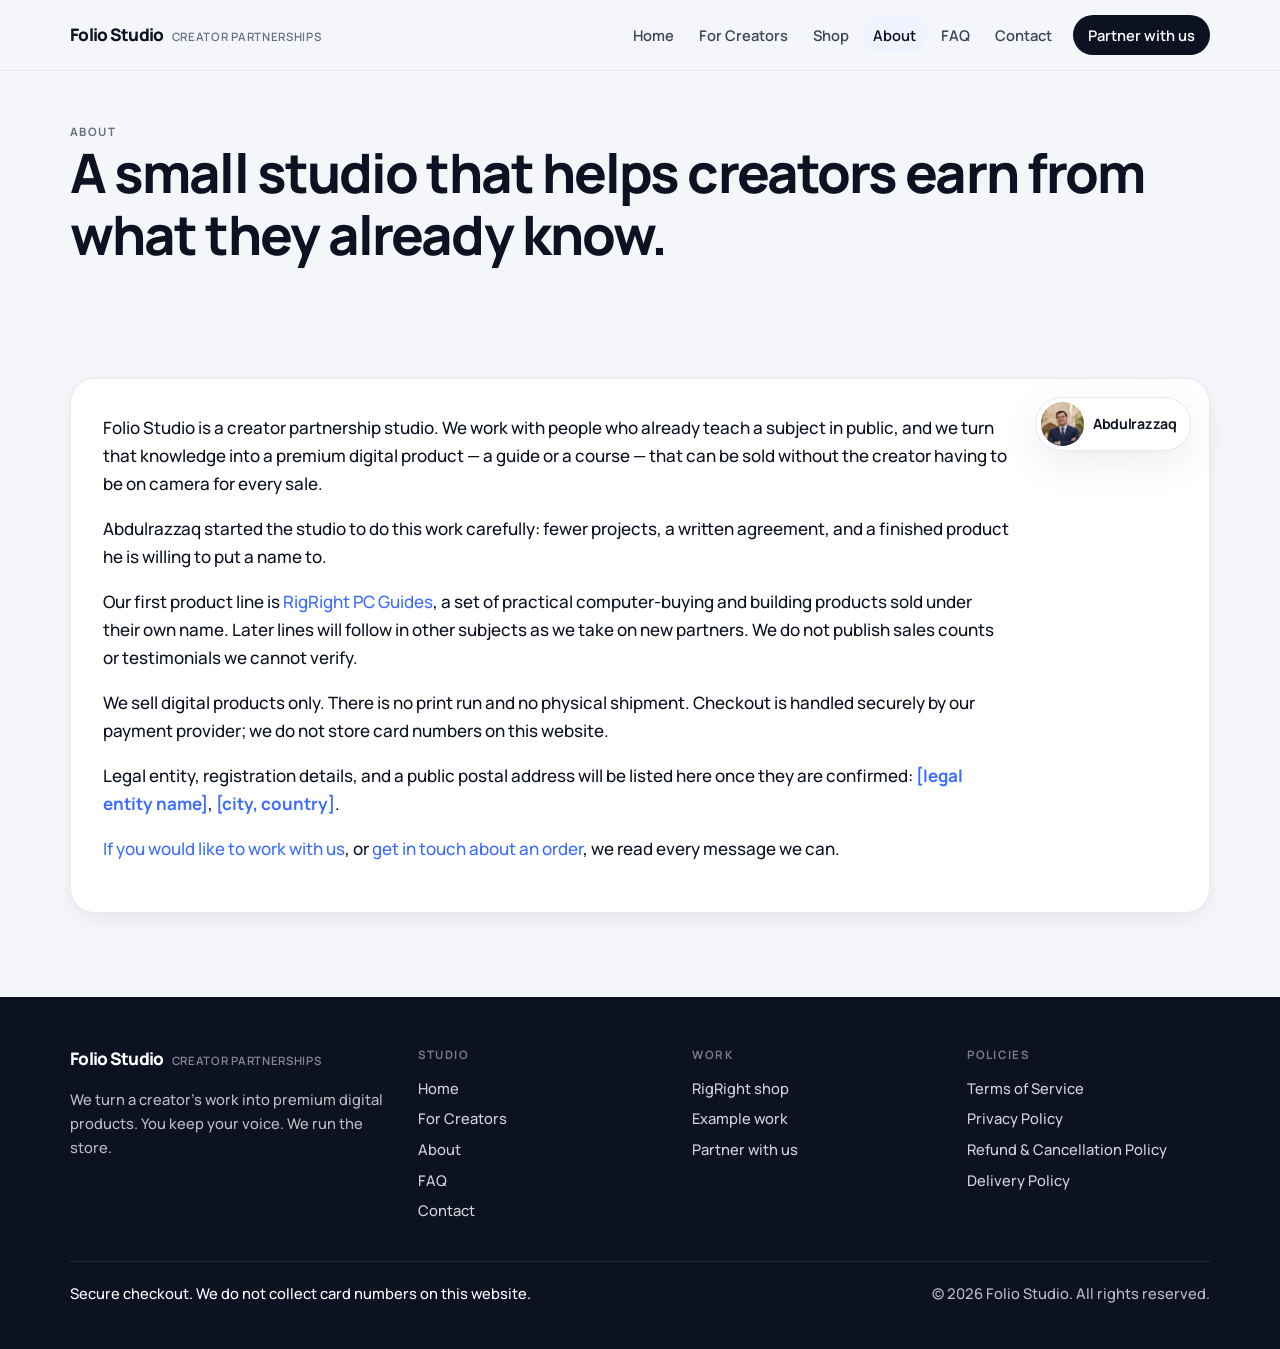
==== commit bbbe630d: "Redesign Folio Studio as a modern agency site. Use a contemporary sans-serif layout with a strong he" ====
--- a/about.html
+++ b/about.html
@@ -4,10 +4,10 @@
   <meta charset="utf-8">
   <meta name="viewport" content="width=device-width, initial-scale=1">
   <title>About | Folio Studio</title>
-  <meta name="description" content="Folio Studio is a small studio that partners with creators to turn their knowledge into premium digital products. Founded by Abdulrazzaq.">
+  <meta name="description" content="Folio Studio is a small studio that partners with creators to turn their knowledge into premium digital products.">
   <link rel="preconnect" href="https://fonts.googleapis.com">
   <link rel="preconnect" href="https://fonts.gstatic.com" crossorigin>
-  <link href="https://fonts.googleapis.com/css2?family=IBM+Plex+Sans:ital,wght@0,400;0,500;1,400&family=Newsreader:ital,opsz,wght@0,6..72,400;0,6..72,500;1,6..72,400&display=swap" rel="stylesheet">
+  <link href="https://fonts.googleapis.com/css2?family=Manrope:wght@500;600;700;800&display=swap" rel="stylesheet">
   <link rel="stylesheet" href="css/styles.css">
 </head>
 <body>
@@ -23,6 +23,7 @@
         <a href="about.html" aria-current="page">About</a>
         <a href="faq.html">FAQ</a>
         <a href="contact.html">Contact</a>
+        <a class="nav-cta" href="creators.html">Partner with us</a>
       </nav>
     </div>
   </header>
@@ -35,19 +36,20 @@
       </div>
     </header>
     <section class="section">
-      <div class="wrap founder">
-        <figure class="founder-portrait">
-          <img src="images/founder.jpg" alt="Abdulrazzaq, Folio Studio" width="1200" height="1500">
-          <figcaption>Abdulrazzaq</figcaption>
-        </figure>
-        <div>
-          <h2>Abdulrazzaq</h2>
-          <p>Folio Studio is a creator partnership studio. We work with people who already teach a subject in public, and we turn that knowledge into a premium digital product — a guide or a course — that can be sold without the creator having to be on camera for every sale.</p>
-          <p>Abdulrazzaq started the studio to do this work carefully: fewer projects, a written agreement, and a finished product he is willing to put a name to.</p>
-          <p>Our first product line is <a href="shop.html">RigRight PC Guides</a>, a set of practical computer-buying and building products sold under their own name. Later lines will follow in other subjects as we take on new partners. We do not publish sales counts or testimonials we cannot verify.</p>
-          <p>We sell digital products only. There is no print run and no physical shipment. Checkout is handled securely by our payment provider; we do not store card numbers on this website.</p>
-          <p>Legal entity, registration details, and a public postal address will be listed here once they are confirmed: <span class="placeholder-mark">[legal entity name]</span>, <span class="placeholder-mark">[city, country]</span>.</p>
-          <p><a href="creators.html">If you would like to work with us</a>, or <a href="contact.html">get in touch about an order</a>, we read every message we can.</p>
+      <div class="wrap">
+        <div class="about-panel">
+            <aside class="person-card">
+              <span class="person-photo"><img src="images/founder.jpg" alt="Abdulrazzaq" width="864" height="1152"></span>
+              <p>Abdulrazzaq</p>
+            </aside>
+          <div class="about-copy">
+            <p>Folio Studio is a creator partnership studio. We work with people who already teach a subject in public, and we turn that knowledge into a premium digital product — a guide or a course — that can be sold without the creator having to be on camera for every sale.</p>
+            <p>Abdulrazzaq started the studio to do this work carefully: fewer projects, a written agreement, and a finished product he is willing to put a name to.</p>
+            <p>Our first product line is <a href="shop.html">RigRight PC Guides</a>, a set of practical computer-buying and building products sold under their own name. Later lines will follow in other subjects as we take on new partners. We do not publish sales counts or testimonials we cannot verify.</p>
+            <p>We sell digital products only. There is no print run and no physical shipment. Checkout is handled securely by our payment provider; we do not store card numbers on this website.</p>
+            <p>Legal entity, registration details, and a public postal address will be listed here once they are confirmed: <span class="placeholder-mark">[legal entity name]</span>, <span class="placeholder-mark">[city, country]</span>.</p>
+            <p><a href="creators.html">If you would like to work with us</a>, or <a href="contact.html">get in touch about an order</a>, we read every message we can.</p>
+          </div>
         </div>
       </div>
     </section>
@@ -58,16 +60,24 @@
       <div class="footer-grid">
         <div>
           <a class="wordmark" href="index.html">Folio Studio<span>Creator partnerships</span></a>
-          <p style="margin-top:0.8rem">We turn a creator’s work into premium digital products. You keep your voice. We run the store.</p>
+          <p style="margin-top:0.85rem">We turn a creator’s work into premium digital products. You keep your voice. We run the store.</p>
         </div>
         <div>
-          <p class="kicker">Site</p>
+          <p class="kicker">Studio</p>
           <ul>
+            <li><a href="index.html">Home</a></li>
             <li><a href="creators.html">For Creators</a></li>
-            <li><a href="shop.html">Shop</a></li>
             <li><a href="about.html">About</a></li>
             <li><a href="faq.html">FAQ</a></li>
             <li><a href="contact.html">Contact</a></li>
+          </ul>
+        </div>
+        <div>
+          <p class="kicker">Work</p>
+          <ul>
+            <li><a href="shop.html">RigRight shop</a></li>
+            <li><a href="index.html#work">Example work</a></li>
+            <li><a href="creators.html">Partner with us</a></li>
           </ul>
         </div>
         <div>
--- a/css/styles.css
+++ b/css/styles.css
@@ -1,46 +1,53 @@
-/* RigRight — editorial site styles */
+/* Folio Studio — modern agency styles */
 :root {
-  --paper: #f4f0e8;
-  --paper-deep: #ece7de;
-  --card: #faf7f1;
-  --ink: #3c3833;
-  --muted: #6b645c;
-  --rule: #d4cdc2;
-  --accent: #7a4e48;
-  --accent-hover: #5f3c37;
-  --on-accent: #f7f1ea;
+  --bg: #f5f6fa;
+  --surface: #ffffff;
+  --ink: #0c1222;
+  --ink-soft: #3c4658;
+  --muted: #667085;
+  --line: #e6e8ef;
+  --accent: #3b6cff;
+  --accent-hover: #2954e6;
+  --accent-soft: #eef3ff;
+  --navy: #0c1222;
+  --on-accent: #ffffff;
+  --shadow: 0 12px 40px rgba(12, 18, 34, 0.08);
+  --shadow-sm: 0 6px 20px rgba(12, 18, 34, 0.06);
+  --radius: 1.15rem;
+  --radius-sm: 0.85rem;
   --max: 1140px;
-  --serif: "Newsreader", "Iowan Old Style", "Palatino Linotype", Palatino, Georgia, serif;
-  --sans: "IBM Plex Sans", "Helvetica Neue", Helvetica, Arial, sans-serif;
+  --sans: "Manrope", "Inter", "Helvetica Neue", Helvetica, Arial, sans-serif;
+  --header-h: 4.35rem;
 }
 
 *, *::before, *::after { box-sizing: border-box; }
-html { scroll-behavior: smooth; }
+html { scroll-behavior: smooth; scroll-padding-top: 5.5rem; }
 body {
   margin: 0;
-  background: var(--paper);
+  background: var(--bg);
   color: var(--ink);
   font-family: var(--sans);
-  font-size: 1.125rem; /* 18px */
-  line-height: 1.7;
+  font-size: 1.0625rem;
+  line-height: 1.65;
+  font-weight: 500;
   -webkit-font-smoothing: antialiased;
 }
 img { max-width: 100%; display: block; }
-a { color: var(--accent); text-decoration-thickness: 1px; text-underline-offset: 0.18em; }
-a:hover { color: var(--accent-hover); }
+a { color: var(--accent); text-decoration: none; }
+a:hover { color: var(--accent-hover); text-decoration: underline; text-underline-offset: 0.18em; }
 h1, h2, h3, h4 {
-  font-family: var(--serif);
-  font-weight: 500;
-  letter-spacing: -0.02em;
-  line-height: 1.25;
-  margin: 0 0 0.6em;
-  color: var(--ink);
-}
-h1 { font-size: clamp(2.05rem, 4vw, 3.2rem); }
-h2 { font-size: clamp(1.5rem, 2.6vw, 2.1rem); }
-h3 { font-size: 1.22rem; }
+  font-family: var(--sans);
+  font-weight: 750;
+  letter-spacing: -0.035em;
+  line-height: 1.15;
+  margin: 0 0 0.7em;
+  color: var(--ink);
+}
+h1 { font-size: clamp(2.15rem, 4.6vw, 3.4rem); }
+h2 { font-size: clamp(1.45rem, 2.5vw, 2rem); }
+h3 { font-size: 1.15rem; letter-spacing: -0.02em; }
 p { margin: 0 0 1em; }
-.lead { font-size: 1.18rem; color: var(--muted); max-width: 38rem; line-height: 1.7; }
+.lead { font-size: 1.12rem; color: var(--ink-soft); max-width: 38rem; line-height: 1.7; font-weight: 500; }
 .muted { color: var(--muted); }
 .wrap {
   width: min(var(--max), calc(100% - 2.5rem));
@@ -51,158 +58,379 @@
   left: -999px;
   top: 0;
   background: var(--ink);
-  color: var(--paper);
+  color: #fff;
   padding: 0.5rem 1rem;
-  z-index: 100;
+  z-index: 200;
 }
 .skip:focus { left: 0.75rem; top: 0.75rem; }
 
-/* Header */
+/* Sticky header */
 .site-header {
-  border-bottom: 1px solid var(--rule);
-  background: var(--paper);
+  position: sticky;
+  top: 0;
+  z-index: 80;
+  background: rgba(245, 246, 250, 0.88);
+  backdrop-filter: saturate(1.2) blur(16px);
+  -webkit-backdrop-filter: saturate(1.2) blur(16px);
+  border-bottom: 1px solid var(--line);
 }
 .header-inner {
   display: flex;
   align-items: center;
   justify-content: space-between;
-  gap: 1.5rem;
-  padding: 1.15rem 0;
+  gap: 1.25rem;
+  min-height: var(--header-h);
 }
 .wordmark {
-  font-family: var(--serif);
-  font-size: 1.35rem;
+  font-family: var(--sans);
+  font-size: 1.08rem;
+  font-weight: 800;
   color: var(--ink);
   text-decoration: none;
-  letter-spacing: -0.03em;
-}
-.wordmark:hover { color: var(--ink); }
+  letter-spacing: -0.04em;
+  display: flex;
+  align-items: baseline;
+  gap: 0.5rem;
+}
+.wordmark:hover { color: var(--ink); text-decoration: none; }
 .wordmark span {
-  display: block;
-  font-family: var(--sans);
-  font-size: 0.68rem;
-  letter-spacing: 0.12em;
-  text-transform: uppercase;
-  color: var(--muted);
-  margin-top: 0.1rem;
+  display: none;
+}
+@media (min-width: 980px) {
+  .wordmark span {
+    display: inline;
+    font-size: 0.72rem;
+    font-weight: 600;
+    letter-spacing: 0.06em;
+    text-transform: uppercase;
+    color: var(--muted);
+  }
 }
 .nav {
   display: flex;
   flex-wrap: wrap;
-  gap: 1.35rem 1.6rem;
+  align-items: center;
+  gap: 0.2rem 0.15rem;
 }
 .nav a {
-  color: var(--ink);
+  color: var(--ink-soft);
   text-decoration: none;
-  font-size: 0.95rem;
+  font-size: 0.92rem;
+  font-weight: 600;
+  padding: 0.4rem 0.7rem;
+  border-radius: 999px;
 }
 .nav a:hover,
 .nav a[aria-current="page"] {
-  color: var(--accent);
-  text-decoration: underline;
-  text-underline-offset: 0.28em;
+  color: var(--ink);
+  background: var(--accent-soft);
+  text-decoration: none;
+}
+.nav-cta {
+  display: none;
+  margin-left: 0.45rem;
+  background: var(--ink) !important;
+  color: #fff !important;
+  padding: 0.48rem 0.95rem !important;
+}
+.nav-cta:hover { background: var(--accent) !important; color: #fff !important; }
+@media (min-width: 980px) {
+  .nav-cta { display: inline-block; }
 }
 .nav-toggle {
   display: none;
-  background: none;
-  border: 1px solid var(--rule);
-  color: var(--ink);
-  padding: 0.4rem 0.7rem;
+  background: var(--surface);
+  border: 1px solid var(--line);
+  color: var(--ink);
+  padding: 0.4rem 0.75rem;
   font: inherit;
   font-size: 0.85rem;
+  font-weight: 700;
   cursor: pointer;
+  border-radius: 999px;
 }
 
 /* Buttons */
 .btn {
-  display: inline-block;
+  display: inline-flex;
+  align-items: center;
+  justify-content: center;
   background: var(--accent);
   color: var(--on-accent);
   text-decoration: none;
   border: 1px solid var(--accent);
-  padding: 0.7rem 1.15rem;
+  padding: 0.8rem 1.25rem;
   font-size: 0.95rem;
+  font-weight: 700;
   line-height: 1.2;
   cursor: pointer;
   font-family: var(--sans);
-}
-.btn:hover { background: var(--accent-hover); border-color: var(--accent-hover); color: var(--on-accent); }
+  border-radius: 999px;
+  box-shadow: 0 8px 20px rgba(59, 108, 255, 0.22);
+}
+.btn:hover { background: var(--accent-hover); border-color: var(--accent-hover); color: var(--on-accent); text-decoration: none; }
 .btn-ghost {
-  background: transparent;
-  color: var(--ink);
-  border-color: var(--rule);
-}
-.btn-ghost:hover { background: var(--ink); color: var(--paper); border-color: var(--ink); }
-.btn-row { display: flex; flex-wrap: wrap; gap: 0.75rem; margin-top: 1.4rem; }
+  background: var(--surface);
+  color: var(--ink);
+  border-color: var(--line);
+  box-shadow: var(--shadow-sm);
+}
+.btn-ghost:hover { background: var(--ink); color: #fff; border-color: var(--ink); }
+.btn-light {
+  background: #fff;
+  color: var(--ink);
+  border-color: #fff;
+  box-shadow: none;
+}
+.btn-light:hover { background: var(--accent-soft); color: var(--ink); border-color: var(--accent-soft); }
+.btn-row { display: flex; flex-wrap: wrap; gap: 0.75rem; margin-top: 1.6rem; }
 .btn-full { width: 100%; text-align: center; }
 
 /* Hero / sections */
 .hero {
-  padding: 4.2rem 0 3.4rem;
-  border-bottom: 1px solid var(--rule);
+  padding: 4.2rem 0 3.6rem;
 }
 .hero-grid {
   display: grid;
   grid-template-columns: 1.05fr 0.95fr;
-  gap: 2.5rem 3rem;
-  align-items: center;
-}
-.hero-photo {
-  margin: 0;
-}
-.hero-photo img {
+  gap: 2.8rem 3.2rem;
+  align-items: center;
+}
+.hero-copy .kicker { margin-bottom: 1rem; }
+.hero-visual { position: relative; margin: 0; }
+.hero-visual img {
   width: 100%;
   aspect-ratio: 4 / 3;
   object-fit: cover;
-  border: 1px solid var(--rule);
-}
-.hero-photo figcaption {
-  font-size: 0.78rem;
+  border-radius: calc(var(--radius) + 4px);
+  box-shadow: var(--shadow);
+  border: 1px solid var(--line);
+}
+.hero-visual figcaption {
+  position: absolute;
+  left: 1rem;
+  bottom: -1.6rem;
+  font-size: 0.72rem;
   color: var(--muted);
-  margin-top: 0.45rem;
-  line-height: 1.45;
 }
 .kicker {
-  font-size: 0.75rem;
-  letter-spacing: 0.14em;
+  font-size: 0.72rem;
+  letter-spacing: 0.12em;
   text-transform: uppercase;
-  color: var(--muted);
-  margin: 0 0 0.85rem;
-}
-.section { padding: 3.6rem 0; border-bottom: 1px solid var(--rule); }
+  font-weight: 700;
+  color: var(--accent);
+  margin: 0 0 0.75rem;
+}
+.section { padding: 4.2rem 0; }
+.section + .section { padding-top: 0; }
+.band, .cta-band, .page-title, .site-footer { }
 .section-head {
   display: grid;
   grid-template-columns: 1fr minmax(0, 22rem);
   gap: 1.5rem 3rem;
-  margin-bottom: 2.25rem;
+  margin-bottom: 1.8rem;
   align-items: end;
 }
 .section-head p { margin: 0; color: var(--muted); }
 .split {
   display: grid;
   grid-template-columns: 1fr 1fr;
-  gap: 2.5rem 4rem;
-}
-.steps { list-style: none; margin: 0; padding: 0; }
+  gap: 2rem 3.5rem;
+}
+
+/* How-it-works step cards */
+.steps {
+  list-style: none;
+  margin: 1.5rem 0 0;
+  padding: 0;
+  display: grid;
+  grid-template-columns: repeat(2, 1fr);
+  gap: 1rem;
+}
 .steps li {
-  display: grid;
-  grid-template-columns: 2.2rem 1fr;
+  display: flex;
+  flex-direction: column;
+  gap: 0.7rem;
+  padding: 1.25rem 1.2rem 1.2rem;
+  background: var(--surface);
+  border: 1px solid var(--line);
+  border-radius: var(--radius);
+  box-shadow: var(--shadow-sm);
+}
+.steps .n, .step-icon {
+  width: 2.4rem;
+  height: 2.4rem;
+  border-radius: 0.7rem;
+  background: var(--accent-soft);
+  color: var(--accent);
+  display: inline-flex;
+  align-items: center;
+  justify-content: center;
+  font-weight: 800;
+  font-size: 0.95rem;
+}
+.step-icon svg { width: 1.2rem; height: 1.2rem; display: block; }
+.steps strong { display: block; margin-bottom: 0.25rem; color: var(--ink); }
+.steps li div { color: var(--ink-soft); font-size: 0.98rem; }
+
+/* Handle grid */
+.handle-grid {
+  display: grid;
+  grid-template-columns: repeat(5, 1fr);
   gap: 0.9rem;
-  padding: 1rem 0;
-  border-top: 1px solid var(--rule);
-}
-.steps li:last-child { border-bottom: 1px solid var(--rule); }
-.steps .n {
-  font-family: var(--serif);
-  font-size: 1.25rem;
-  color: var(--accent);
-}
-
-/* Product grid / covers */
+  margin-top: 1.6rem;
+}
+.handle-card {
+  background: var(--surface);
+  border: 1px solid var(--line);
+  border-radius: var(--radius);
+  box-shadow: var(--shadow-sm);
+  padding: 1.15rem 1rem 1.1rem;
+}
+.handle-card .step-icon { margin-bottom: 0.8rem; }
+.handle-card h3 { margin: 0 0 0.35rem; font-size: 1rem; }
+.handle-card p { margin: 0; color: var(--muted); font-size: 0.9rem; }
+
+.who-list { margin: 0; padding: 0; list-style: none; }
+.who-list li {
+  padding: 0.95rem 0;
+  border-top: 1px solid var(--line);
+  color: var(--ink-soft);
+}
+.who-list li:last-child { border-bottom: 1px solid var(--line); }
+.who-list strong { color: var(--ink); }
+
+/* 40/60 split */
+.share-grid {
+  display: grid;
+  grid-template-columns: 1fr 1fr;
+  gap: 0.9rem;
+  margin: 1.3rem 0 1.4rem;
+}
+.share-card {
+  background: var(--surface);
+  border: 1px solid var(--line);
+  border-radius: var(--radius);
+  box-shadow: var(--shadow-sm);
+  padding: 1.4rem 1.25rem 1.25rem;
+}
+.share-card .share-fig {
+  font-size: clamp(2.5rem, 5vw, 3.3rem);
+  line-height: 1;
+  font-weight: 800;
+  letter-spacing: -0.05em;
+  color: var(--ink);
+  margin: 0 0 0.45rem;
+}
+.share-card .kicker { margin-bottom: 0.55rem; }
+.share-card p { margin: 0; color: var(--muted); font-size: 0.95rem; }
+.share-card.is-accent {
+  background: var(--ink);
+  border-color: var(--ink);
+  color: #fff;
+  box-shadow: var(--shadow);
+}
+.share-card.is-accent .kicker { color: #9db0ff; }
+.share-card.is-accent .share-fig { color: #fff; }
+.share-card.is-accent p { color: rgba(255,255,255,0.78); }
+
+.case-covers {
+  display: grid;
+  grid-template-columns: repeat(4, 1fr);
+  gap: 0.9rem;
+  margin: 1.4rem 0 1.4rem;
+}
+.case-covers a { display: block; }
+.case-covers img {
+  width: 100%;
+  aspect-ratio: 3 / 4;
+  object-fit: cover;
+  border-radius: var(--radius-sm);
+  box-shadow: var(--shadow-sm);
+  border: 1px solid var(--line);
+}
+
+/* Small corner portrait card — face-cropped from the full portrait */
+.person-card {
+  display: inline-flex;
+  align-items: center;
+  gap: 0.55rem;
+  background: var(--surface);
+  border: 1px solid var(--line);
+  border-radius: 999px;
+  box-shadow: var(--shadow);
+  padding: 0.28rem 0.8rem 0.28rem 0.28rem;
+  max-width: 14rem;
+}
+.person-card .person-photo {
+  width: 2.7rem;
+  height: 2.7rem;
+  border-radius: 50%;
+  overflow: hidden;
+  flex-shrink: 0;
+  background: #d9dee8;
+}
+.person-card .person-photo img {
+  width: 100%;
+  height: 100%;
+  object-fit: cover;
+  object-position: 50% 10%;
+  transform: scale(2.35);
+  transform-origin: 50% 10%;
+}
+.person-card p {
+  margin: 0;
+  font-size: 0.88rem;
+  font-weight: 700;
+  letter-spacing: -0.02em;
+  color: var(--ink);
+}
+.hero-visual .person-card {
+  position: absolute;
+  left: 0.85rem;
+  bottom: 0.85rem;
+}
+.about-panel {
+  position: relative;
+  background: var(--surface);
+  border: 1px solid var(--line);
+  border-radius: calc(var(--radius) + 6px);
+  box-shadow: var(--shadow-sm);
+  padding: 2.2rem 2rem 2rem;
+}
+.about-panel .person-card {
+  position: absolute;
+  top: 1.15rem;
+  right: 1.15rem;
+}
+.about-panel .about-copy {
+  padding-right: 10.5rem;
+}
+
+/* CTA band */
+.cta-band {
+  margin: 1rem 0 4.2rem;
+}
+.cta-band-inner {
+  background: var(--navy);
+  color: #fff;
+  border-radius: calc(var(--radius) + 8px);
+  padding: 2.6rem 2.2rem;
+  display: flex;
+  flex-wrap: wrap;
+  align-items: center;
+  justify-content: space-between;
+  gap: 1.4rem 2rem;
+  box-shadow: var(--shadow);
+}
+.cta-band h2 { color: #fff; margin: 0 0 0.4rem; max-width: 22ch; }
+.cta-band p { margin: 0; color: rgba(255,255,255,0.72); max-width: 34rem; }
+
+/* Product grid / shop */
 .grid-3 {
   display: grid;
   grid-template-columns: repeat(3, 1fr);
-  gap: 1.5rem;
+  gap: 1.2rem;
   align-items: stretch;
 }
 .grid-2 {
@@ -211,18 +439,21 @@
   gap: 1.5rem 2rem;
 }
 .product-card {
-  background: var(--card);
-  border: 1px solid var(--rule);
+  background: var(--surface);
+  border: 1px solid var(--line);
+  border-radius: var(--radius);
+  box-shadow: var(--shadow-sm);
   display: flex;
   flex-direction: column;
   height: 100%;
+  overflow: hidden;
 }
 .cover {
   aspect-ratio: 3 / 4;
   padding: 0;
   position: relative;
   overflow: hidden;
-  background: var(--paper-deep);
+  background: #e8eaf0;
 }
 .cover img {
   width: 100%;
@@ -238,21 +469,23 @@
   align-items: baseline;
   gap: 0.55rem;
   margin: 0.4rem 0 1rem;
-  font-family: var(--serif);
-}
-.price .now { font-size: 1.45rem; color: var(--ink); }
-.price .was { color: var(--muted); text-decoration: line-through; font-size: 1rem; }
+  font-weight: 800;
+}
+.price .now { font-size: 1.45rem; color: var(--ink); letter-spacing: -0.03em; }
+.price .was { color: var(--muted); text-decoration: line-through; font-size: 1rem; font-weight: 600; }
 .flag {
   display: inline-block;
   font-size: 0.68rem;
   letter-spacing: 0.08em;
   text-transform: uppercase;
-  border: 1px solid var(--rule);
-  padding: 0.15rem 0.4rem;
+  font-weight: 700;
+  border: 1px solid var(--line);
+  border-radius: 999px;
+  padding: 0.18rem 0.5rem;
   margin-bottom: 0.5rem;
   color: var(--ink);
 }
-.flag-accent { border-color: var(--accent); color: var(--accent); }
+.flag-accent { border-color: var(--accent-soft); background: var(--accent-soft); color: var(--accent); }
 .product-body .btn { margin-top: auto; align-self: flex-start; }
 .inside { margin: 0 0 1rem; padding: 0 0 0 1.1rem; color: var(--muted); font-size: 0.95rem; }
 .inside li { margin: 0.2rem 0; }
@@ -260,29 +493,31 @@
   display: inline-block;
   margin: 0.65rem 0 0;
   font-size: 0.88rem;
+  font-weight: 700;
 }
 .product-body .sample-link { margin-top: 0.7rem; }
 
-/* Catalog (pricing mockup, editorial treatment) */
-.catalog-intro { text-align: center; max-width: 40rem; margin: 0 auto 0.4rem; }
-.catalog-intro h1, .catalog-intro h2 { margin-bottom: 0.35rem; }
+/* Catalog */
+.catalog-intro { text-align: center; max-width: 42rem; margin: 0 auto 0.4rem; }
+.catalog-intro h1, .catalog-intro h2 { margin-bottom: 0.4rem; }
 .catalog-intro .sub {
-  font-family: var(--serif);
-  font-size: 1.2rem;
+  font-size: 1.15rem;
   color: var(--muted);
   margin: 0 0 0.9rem;
+  font-weight: 550;
 }
 .catalog-note { font-size: 0.95rem; color: var(--muted); margin: 0 auto 1.4rem; max-width: 40rem; }
 .sale-banner {
   display: inline-block;
-  font-size: 0.78rem;
-  letter-spacing: 0.14em;
+  font-size: 0.72rem;
+  letter-spacing: 0.12em;
   text-transform: uppercase;
+  font-weight: 700;
   color: var(--accent);
-  border-top: 1px solid var(--rule);
-  border-bottom: 1px solid var(--rule);
-  padding: 0.5rem 1.1rem;
-  margin: 0 0 1.8rem;
+  background: var(--accent-soft);
+  border-radius: 999px;
+  padding: 0.4rem 0.9rem;
+  margin: 0 0 1.6rem;
 }
 .guide-grid {
   display: grid;
@@ -291,8 +526,10 @@
   align-items: stretch;
 }
 .guide-card {
-  background: var(--card);
-  border: 1px solid var(--rule);
+  background: var(--surface);
+  border: 1px solid var(--line);
+  border-radius: var(--radius);
+  box-shadow: var(--shadow-sm);
   padding: 1.2rem 0.75rem 1.1rem;
   display: flex;
   flex-direction: column;
@@ -303,8 +540,7 @@
 }
 .guide-card.is-popular {
   border: 1.5px solid var(--accent);
-  background: #f6f1ea;
-  box-shadow: 0 0 0 3px rgba(122, 78, 72, 0.06);
+  box-shadow: 0 10px 28px rgba(59, 108, 255, 0.14);
 }
 .popular-badge {
   display: inline-flex;
@@ -313,21 +549,23 @@
   font-size: 0.68rem;
   letter-spacing: 0.08em;
   text-transform: uppercase;
-  color: var(--on-accent);
+  font-weight: 700;
+  color: #fff;
   background: var(--accent);
-  padding: 0.22rem 0.5rem;
+  border-radius: 999px;
+  padding: 0.22rem 0.55rem;
   margin-bottom: 0.65rem;
 }
 .popular-badge svg { width: 0.85rem; height: 0.85rem; }
 .guide-icon {
-  width: 2.7rem;
-  height: 2.7rem;
+  width: 2.6rem;
+  height: 2.6rem;
   color: var(--accent);
   margin: 0.2rem 0 0.75rem;
 }
 .guide-icon svg { width: 100%; height: 100%; display: block; }
 .guide-card h3 {
-  font-size: 1.05rem;
+  font-size: 1.02rem;
   margin: 0 0 0.2rem;
   line-height: 1.3;
 }
@@ -339,11 +577,11 @@
 }
 .guide-price {
   margin: 0.45rem 0 0.85rem;
-  font-family: var(--serif);
   display: flex;
   flex-direction: column;
   align-items: center;
   gap: 0.1rem;
+  font-weight: 800;
 }
 .guide-price .was-row {
   display: flex;
@@ -354,29 +592,33 @@
   color: var(--muted);
   text-decoration: line-through;
   font-size: 0.95rem;
+  font-weight: 600;
 }
 .guide-price .now {
   font-size: 1.85rem;
   line-height: 1.1;
   color: var(--ink);
+  letter-spacing: -0.04em;
 }
 .discount {
   display: inline-block;
-  font-family: var(--sans);
   font-size: 0.68rem;
   letter-spacing: 0.04em;
+  font-weight: 700;
   color: var(--accent);
-  border: 1px solid var(--accent);
-  padding: 0.08rem 0.32rem;
+  background: var(--accent-soft);
+  border-radius: 999px;
+  padding: 0.08rem 0.38rem;
 }
 .guide-card .btn { margin-top: auto; width: 100%; text-align: center; padding: 0.55rem 0.7rem; }
 .guide-card .sample-link { margin-top: 0.55rem; }
 
-/* Wide bundle card */
 .bundle-offer {
   margin-top: 1.1rem;
-  background: var(--card);
-  border: 1px solid var(--rule);
+  background: var(--surface);
+  border: 1px solid var(--line);
+  border-radius: var(--radius);
+  box-shadow: var(--shadow-sm);
   padding: 1.4rem 1.5rem 1rem;
 }
 .bundle-offer-inner {
@@ -391,19 +633,19 @@
   gap: 1rem;
 }
 .bundle-offer .guide-icon { margin: 0; width: 3rem; height: 3rem; flex-shrink: 0; }
-.bundle-offer h3 { margin: 0 0 0.2rem; font-size: 1.45rem; }
+.bundle-offer h3 { margin: 0 0 0.2rem; font-size: 1.35rem; }
 .bundle-offer .bundle-includes { margin: 0 0 0.55rem; color: var(--muted); font-size: 0.95rem; }
 .bundle-offer .guide-price { flex-direction: row; align-items: baseline; gap: 0.7rem; margin: 0; }
 .bundle-offer .guide-price .now { font-size: 2rem; }
 .save-tag {
-  font-family: var(--sans);
   font-size: 0.72rem;
   letter-spacing: 0.06em;
   text-transform: uppercase;
+  font-weight: 700;
   color: var(--accent);
-  border: 1px solid var(--accent);
-  padding: 0.12rem 0.4rem;
-  margin-left: 0.2rem;
+  background: var(--accent-soft);
+  border-radius: 999px;
+  padding: 0.14rem 0.45rem;
 }
 .bundle-checks {
   list-style: none;
@@ -429,7 +671,7 @@
 .bundle-foot {
   margin: 1.1rem 0 0;
   padding-top: 0.85rem;
-  border-top: 1px solid var(--rule);
+  border-top: 1px solid var(--line);
   text-align: center;
   color: var(--muted);
   font-size: 0.95rem;
@@ -447,7 +689,8 @@
   width: 100%;
   aspect-ratio: 4 / 3;
   object-fit: cover;
-  border: 1px solid var(--rule);
+  border-radius: var(--radius-sm);
+  border: 1px solid var(--line);
 }
 .photo-band figcaption {
   font-size: 0.78rem;
@@ -465,17 +708,28 @@
 /* Forms */
 form {
   display: grid;
-  gap: 0.9rem;
+  gap: 0.85rem;
   max-width: 36rem;
-}
-label { display: grid; gap: 0.3rem; font-size: 0.9rem; }
+  background: var(--surface);
+  border: 1px solid var(--line);
+  border-radius: var(--radius);
+  box-shadow: var(--shadow-sm);
+  padding: 1.4rem 1.3rem 1.3rem;
+}
+label { display: grid; gap: 0.3rem; font-size: 0.88rem; font-weight: 650; }
 input, textarea, select {
   font: inherit;
-  padding: 0.65rem 0.7rem;
-  border: 1px solid var(--rule);
-  background: var(--card);
+  font-weight: 500;
+  padding: 0.7rem 0.75rem;
+  border: 1px solid var(--line);
+  background: var(--bg);
   color: var(--ink);
   width: 100%;
+  border-radius: 0.7rem;
+}
+input:focus, textarea:focus, select:focus {
+  outline: 2px solid var(--accent-soft);
+  border-color: var(--accent);
 }
 textarea { min-height: 8rem; resize: vertical; }
 .form-note {
@@ -483,81 +737,89 @@
   color: var(--muted);
   max-width: 36rem;
 }
-.placeholder-mark { font-family: var(--sans); color: var(--accent); }
+.placeholder-mark { font-family: var(--sans); color: var(--accent); font-weight: 700; }
 
 /* Policy / long text */
-.prose { max-width: 42rem; }
+.prose { max-width: 44rem; }
 .prose h2 { margin-top: 2rem; }
 .prose ul { padding-left: 1.2rem; }
-.page-title { padding: 3.2rem 0 1.5rem; border-bottom: 1px solid var(--rule); }
-.page-title p { margin: 0; color: var(--muted); max-width: 38rem; }
+.page-title { padding: 3.2rem 0 0.4rem; }
+.page-title p { margin: 0; color: var(--muted); max-width: 40rem; }
 
 /* FAQ */
 .faq details {
-  border-top: 1px solid var(--rule);
-  padding: 1rem 0;
-}
-.faq details:last-of-type { border-bottom: 1px solid var(--rule); }
+  background: var(--surface);
+  border: 1px solid var(--line);
+  border-radius: var(--radius-sm);
+  padding: 0.85rem 1.1rem;
+  margin: 0 0 0.65rem;
+  box-shadow: var(--shadow-sm);
+}
 .faq summary {
   cursor: pointer;
-  font-family: var(--serif);
-  font-size: 1.15rem;
+  font-weight: 750;
+  font-size: 1.05rem;
+  letter-spacing: -0.02em;
   list-style: none;
 }
 .faq summary::-webkit-details-marker { display: none; }
-.faq summary::after { content: "+"; float: right; font-family: var(--sans); color: var(--muted); }
+.faq summary::after { content: "+"; float: right; color: var(--muted); font-weight: 700; }
 .faq details[open] summary::after { content: "–"; }
-.faq details p { margin: 0.7rem 0 0.2rem; color: var(--muted); }
-.faq details ul { color: var(--muted); }
+.faq details p { margin: 0.7rem 0 0.2rem; color: var(--ink-soft); }
+.faq details ul { color: var(--ink-soft); }
 
 /* Footer */
 .site-footer {
-  padding: 2.75rem 0 2.2rem;
-  font-size: 0.9rem;
-  color: var(--muted);
-  line-height: 1.6;
+  background: var(--navy);
+  color: rgba(255,255,255,0.72);
+  padding: 3rem 0 1.8rem;
+  font-size: 0.92rem;
+  margin-top: 1rem;
 }
 .footer-grid {
   display: grid;
-  grid-template-columns: 1.2fr 1fr 1fr;
+  grid-template-columns: 1.3fr 1fr 1fr 1fr;
   gap: 2rem;
   margin-bottom: 2rem;
 }
-.site-footer a { color: var(--ink); text-decoration: none; }
-.site-footer a:hover { text-decoration: underline; }
+.site-footer .wordmark { color: #fff; }
+.site-footer .wordmark span { color: rgba(255,255,255,0.5); }
+.site-footer a { color: rgba(255,255,255,0.82); text-decoration: none; }
+.site-footer a:hover { color: #fff; text-decoration: underline; }
 .site-footer ul { list-style: none; margin: 0; padding: 0; }
-.site-footer li { margin: 0.35rem 0; }
+.site-footer li { margin: 0.4rem 0; }
+.site-footer .kicker { color: rgba(255,255,255,0.45); }
 .footer-bottom {
-  border-top: 1px solid var(--rule);
+  border-top: 1px solid rgba(255,255,255,0.1);
   padding-top: 1.2rem;
   display: flex;
   flex-wrap: wrap;
   justify-content: space-between;
   gap: 0.8rem;
 }
-.pay-note { color: var(--ink); }
-
-/* Tables */
+.pay-note { color: #fff; }
+
 .price-table { width: 100%; border-collapse: collapse; font-size: 0.95rem; }
 .price-table th, .price-table td {
   text-align: left;
   padding: 0.7rem 0.5rem;
-  border-bottom: 1px solid var(--rule);
+  border-bottom: 1px solid var(--line);
   vertical-align: top;
 }
-.price-table th { font-weight: 500; font-size: 0.8rem; letter-spacing: 0.06em; text-transform: uppercase; color: var(--muted); }
+.price-table th { font-weight: 700; font-size: 0.75rem; letter-spacing: 0.06em; text-transform: uppercase; color: var(--muted); }
 
 @media (max-width: 1100px) {
-  .guide-grid { grid-template-columns: repeat(3, 1fr); }
-  .guide-grid .guide-card:nth-child(4),
-  .guide-grid .guide-card:nth-child(5) { grid-column: auto; }
+  .guide-grid, .handle-grid { grid-template-columns: repeat(3, 1fr); }
   .bundle-offer-inner { grid-template-columns: 1fr 1fr; }
   .bundle-cta { grid-column: 1 / -1; }
+  .footer-grid { grid-template-columns: 1fr 1fr; }
 }
 @media (max-width: 900px) {
-  .section-head, .split, .grid-3, .footer-grid, .hero-grid, .photo-band { grid-template-columns: 1fr 1fr; }
+  .section-head, .split, .grid-3, .hero-grid, .photo-band, .steps { grid-template-columns: 1fr 1fr; }
   .grid-3 .span-full { grid-column: 1 / -1; }
   .photo-band figure:nth-child(3) { grid-column: 1 / -1; }
+  .handle-grid { grid-template-columns: 1fr 1fr; }
+  .about-panel .about-copy { padding-right: 0; padding-top: 3.4rem; }
 }
 @media (max-width: 720px) {
   .nav-toggle { display: inline-block; }
@@ -565,117 +827,22 @@
     display: none;
     position: absolute;
     left: 0; right: 0;
-    top: 4.4rem;
-    background: var(--paper);
-    border-bottom: 1px solid var(--rule);
+    top: var(--header-h);
+    background: rgba(245, 246, 250, 0.98);
+    border-bottom: 1px solid var(--line);
     flex-direction: column;
+    align-items: stretch;
     padding: 0.8rem 1.25rem 1.2rem;
-    gap: 0.85rem;
+    gap: 0.25rem;
   }
+  .nav-cta { display: inline-flex; margin-left: 0; width: fit-content; }
   body.nav-open .nav { display: flex; }
-  .site-header { position: relative; }
-  .hero { padding: 2.8rem 0 2.2rem; }
+  .site-header { position: sticky; }
+  .hero { padding: 2.4rem 0 3.2rem; }
   .section { padding: 2.6rem 0; }
-  .section-head, .split, .grid-3, .grid-2, .footer-grid, .hero-grid, .photo-band, .guide-grid, .bundle-offer-inner { grid-template-columns: 1fr; }
-  .header-inner { padding: 0.95rem 0; }
+  .section-head, .split, .grid-3, .grid-2, .footer-grid, .hero-grid, .photo-band, .guide-grid, .bundle-offer-inner, .steps, .handle-grid, .share-grid, .case-covers { grid-template-columns: 1fr; }
+  .header-inner { min-height: 3.8rem; }
   .bundle-offer { padding: 1.15rem 1.05rem 0.9rem; }
-  .guide-price .now { font-size: 1.7rem; }
-}
-
-/* Agency additions */
-.share-grid {
-  display: grid;
-  grid-template-columns: 1fr 1fr;
-  gap: 1rem;
-  margin: 1.4rem 0 1.6rem;
-}
-.share-card {
-  background: var(--card);
-  border: 1px solid var(--rule);
-  padding: 1.5rem 1.4rem 1.3rem;
-}
-.share-card .share-fig {
-  font-family: var(--serif);
-  font-size: clamp(2.4rem, 5vw, 3.2rem);
-  line-height: 1;
-  color: var(--accent);
-  margin: 0 0 0.45rem;
-}
-.share-card .kicker { margin-bottom: 0.5rem; }
-.share-card p { margin: 0; color: var(--muted); font-size: 1rem; }
-.share-card.is-accent {
-  border-color: var(--accent);
-  background: #f6f1ea;
-}
-.who-list { margin: 0; padding: 0; list-style: none; }
-.who-list li {
-  padding: 0.85rem 0;
-  border-top: 1px solid var(--rule);
-  color: var(--muted);
-}
-.who-list li:last-child { border-bottom: 1px solid var(--rule); }
-.who-list strong { color: var(--ink); }
-
-.founder {
-  display: grid;
-  grid-template-columns: minmax(11rem, 16.5rem) 1fr;
-  gap: 2rem 2.6rem;
-  align-items: start;
-}
-.founder-portrait { margin: 0; }
-.founder-portrait img {
-  width: 100%;
-  aspect-ratio: 4 / 5;
-  object-fit: cover;
-  object-position: center;
-  border: 1px solid var(--rule);
-  background: var(--paper-deep);
-}
-.founder-portrait figcaption {
-  font-size: 0.82rem;
-  color: var(--muted);
-  margin-top: 0.45rem;
-}
-.founder .role {
-  font-size: 0.8rem;
-  letter-spacing: 0.1em;
-  text-transform: uppercase;
-  color: var(--muted);
-  margin: 0 0 0.4rem;
-}
-
-.case-covers {
-  display: grid;
-  grid-template-columns: repeat(4, 1fr);
-  gap: 0.75rem;
-  margin: 1.4rem 0 1.3rem;
-}
-.case-covers a { display: block; }
-.case-covers img {
-  width: 100%;
-  aspect-ratio: 3 / 4;
-  object-fit: cover;
-  border: 1px solid var(--rule);
-}
-.home-founder {
-  display: grid;
-  grid-template-columns: 7.5rem 1fr;
-  gap: 1.2rem 1.5rem;
-  align-items: center;
-  background: var(--card);
-  border: 1px solid var(--rule);
-  padding: 1.1rem 1.2rem;
-}
-.home-founder img {
-  width: 100%;
-  aspect-ratio: 1 / 1;
-  object-fit: cover;
-  object-position: center top;
-  border: 1px solid var(--rule);
-}
-
-@media (max-width: 720px) {
-  .share-grid, .founder, .case-covers, .home-founder { grid-template-columns: 1fr; }
-  .founder-portrait img { max-width: 16rem; }
-  .home-founder img { max-width: 7.5rem; }
-}
+  .hero-visual figcaption { position: static; margin-top: 2.6rem; }
+  .cta-band-inner { padding: 1.8rem 1.3rem; }
+}
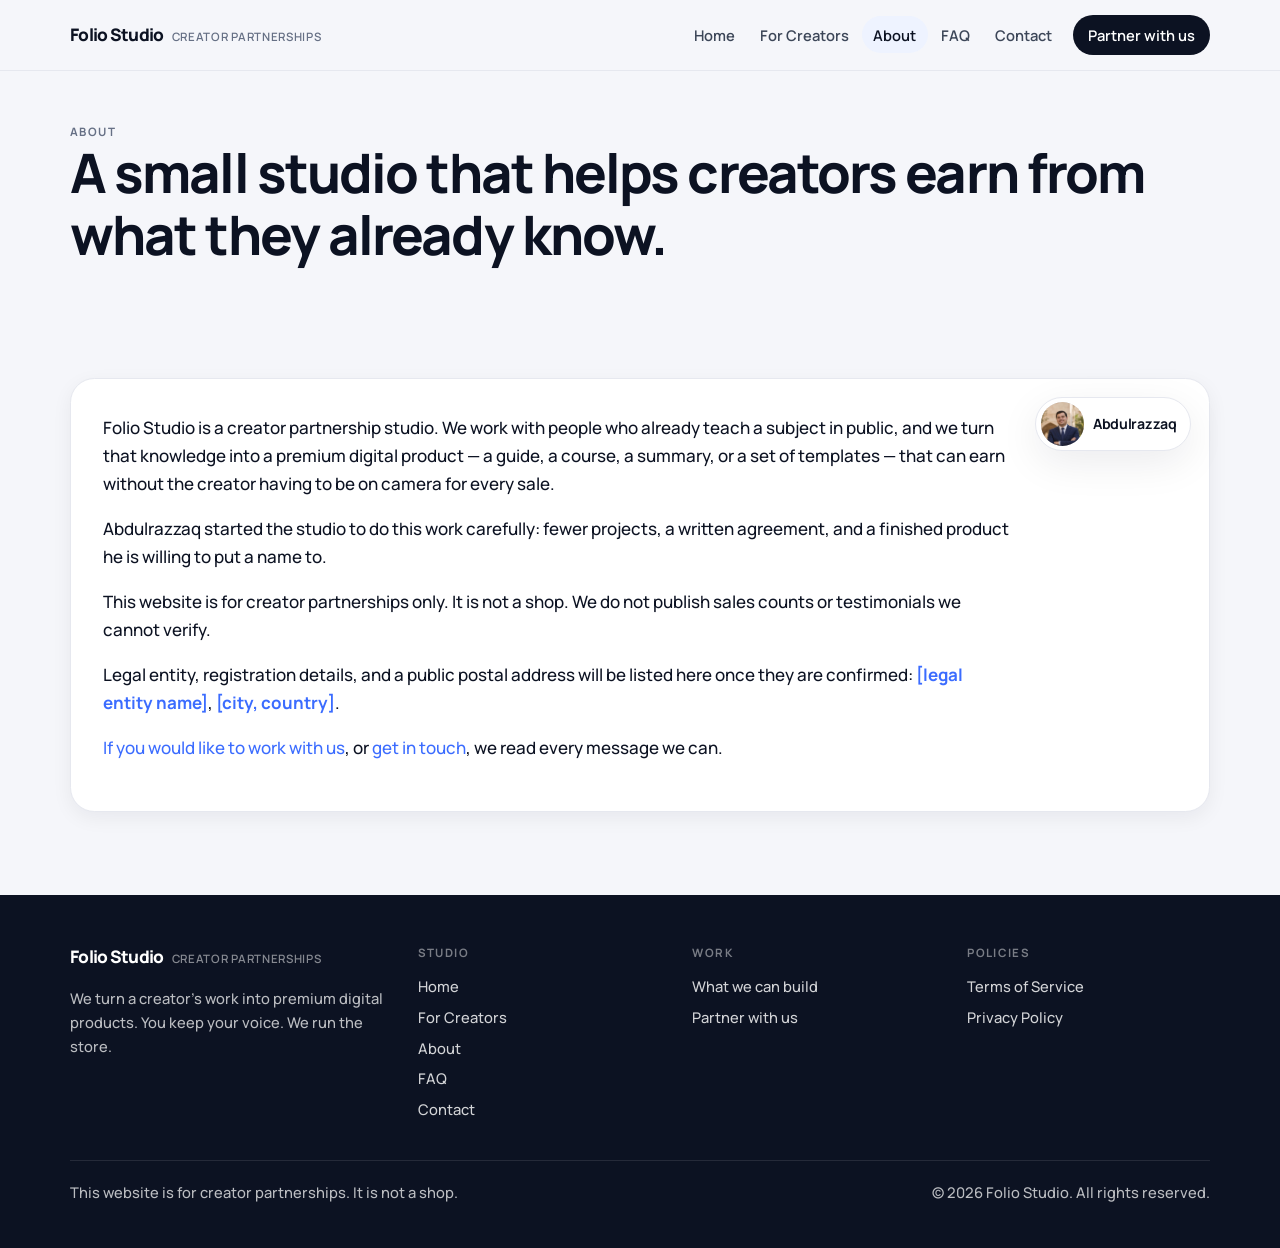
==== commit b290ed3d: "Make the public site partnerships only: remove the shop. Delete shop, refund, and delivery pages and" ====
--- a/about.html
+++ b/about.html
@@ -19,7 +19,6 @@
       <nav class="nav" id="site-nav" aria-label="Primary">
         <a href="index.html">Home</a>
         <a href="creators.html">For Creators</a>
-        <a href="shop.html">Shop</a>
         <a href="about.html" aria-current="page">About</a>
         <a href="faq.html">FAQ</a>
         <a href="contact.html">Contact</a>
@@ -43,12 +42,11 @@
               <p>Abdulrazzaq</p>
             </aside>
           <div class="about-copy">
-            <p>Folio Studio is a creator partnership studio. We work with people who already teach a subject in public, and we turn that knowledge into a premium digital product — a guide or a course — that can be sold without the creator having to be on camera for every sale.</p>
+            <p>Folio Studio is a creator partnership studio. We work with people who already teach a subject in public, and we turn that knowledge into a premium digital product — a guide, a course, a summary, or a set of templates — that can earn without the creator having to be on camera for every sale.</p>
             <p>Abdulrazzaq started the studio to do this work carefully: fewer projects, a written agreement, and a finished product he is willing to put a name to.</p>
-            <p>Our first product line is <a href="shop.html">RigRight PC Guides</a>, a set of practical computer-buying and building products sold under their own name. Later lines will follow in other subjects as we take on new partners. We do not publish sales counts or testimonials we cannot verify.</p>
-            <p>We sell digital products only. There is no print run and no physical shipment. Checkout is handled securely by our payment provider; we do not store card numbers on this website.</p>
+            <p>This website is for creator partnerships only. It is not a shop. We do not publish sales counts or testimonials we cannot verify.</p>
             <p>Legal entity, registration details, and a public postal address will be listed here once they are confirmed: <span class="placeholder-mark">[legal entity name]</span>, <span class="placeholder-mark">[city, country]</span>.</p>
-            <p><a href="creators.html">If you would like to work with us</a>, or <a href="contact.html">get in touch about an order</a>, we read every message we can.</p>
+            <p><a href="creators.html">If you would like to work with us</a>, or <a href="contact.html">get in touch</a>, we read every message we can.</p>
           </div>
         </div>
       </div>
@@ -75,8 +73,7 @@
         <div>
           <p class="kicker">Work</p>
           <ul>
-            <li><a href="shop.html">RigRight shop</a></li>
-            <li><a href="index.html#work">Example work</a></li>
+            <li><a href="index.html#work">What we can build</a></li>
             <li><a href="creators.html">Partner with us</a></li>
           </ul>
         </div>
@@ -85,13 +82,11 @@
           <ul>
             <li><a href="terms.html">Terms of Service</a></li>
             <li><a href="privacy.html">Privacy Policy</a></li>
-            <li><a href="refund.html">Refund &amp; Cancellation Policy</a></li>
-            <li><a href="delivery.html">Delivery Policy</a></li>
           </ul>
         </div>
       </div>
       <div class="footer-bottom">
-        <p class="pay-note">Secure checkout. We do not collect card numbers on this website.</p>
+        <p>This website is for creator partnerships. It is not a shop.</p>
         <p>&copy; 2026 Folio Studio. All rights reserved.</p>
       </div>
     </div>
--- a/css/styles.css
+++ b/css/styles.css
@@ -32,7 +32,7 @@
   font-weight: 500;
   -webkit-font-smoothing: antialiased;
 }
-img { max-width: 100%; display: block; }
+img { max-width: 100%; height: auto; display: block; }
 a { color: var(--accent); text-decoration: none; }
 a:hover { color: var(--accent-hover); text-decoration: underline; text-underline-offset: 0.18em; }
 h1, h2, h3, h4 {
@@ -198,8 +198,9 @@
 }
 .hero-copy .kicker { margin-bottom: 1rem; }
 .hero-visual { position: relative; margin: 0; }
-.hero-visual img {
+.hero-visual > img {
   width: 100%;
+  height: auto;
   aspect-ratio: 4 / 3;
   object-fit: cover;
   border-radius: calc(var(--radius) + 4px);
@@ -337,18 +338,66 @@
 .case-covers {
   display: grid;
   grid-template-columns: repeat(4, 1fr);
-  gap: 0.9rem;
+  gap: 1rem;
   margin: 1.4rem 0 1.4rem;
-}
-.case-covers a { display: block; }
-.case-covers img {
-  width: 100%;
+  align-items: stretch;
+}
+.case-card {
+  display: flex;
+  flex-direction: column;
+  background: var(--surface);
+  border: 1px solid var(--line);
+  border-radius: var(--radius);
+  box-shadow: var(--shadow-sm);
+  overflow: hidden;
+  color: inherit;
+  text-decoration: none;
+  min-width: 0;
+  transition: transform 0.15s ease, box-shadow 0.15s ease;
+}
+.case-card:hover {
+  transform: translateY(-2px);
+  box-shadow: var(--shadow);
+  text-decoration: none;
+  color: inherit;
+}
+.case-cover {
+  display: flex;
+  justify-content: center;
+  align-items: flex-end;
+  padding: 0.85rem 0.85rem 0;
+  background: var(--surface);
+}
+.case-cover img {
+  width: min(100%, 270px);
+  height: auto;
+  max-height: 360px;
   aspect-ratio: 3 / 4;
-  object-fit: cover;
-  border-radius: var(--radius-sm);
-  box-shadow: var(--shadow-sm);
-  border: 1px solid var(--line);
-}
+  object-fit: contain;
+  border-radius: 0.7rem;
+  border: 1px solid var(--line);
+  box-shadow: var(--shadow-sm);
+  background: #1a1d24;
+}
+.case-body {
+  padding: 0.85rem 1rem 1.05rem;
+  min-width: 0;
+}
+.case-body h3 {
+  margin: 0 0 0.35rem;
+  font-size: 1rem;
+  font-weight: 750;
+  line-height: 1.3;
+  letter-spacing: -0.02em;
+  overflow-wrap: break-word;
+  hyphens: auto;
+}
+.case-body .price {
+  margin: 0;
+  gap: 0.45rem;
+}
+.case-body .price .now { font-size: 1.15rem; }
+.case-body .price .was { font-size: 0.92rem; }
 
 /* Small corner portrait card — face-cropped from the full portrait */
 .person-card {
@@ -407,6 +456,24 @@
   padding-right: 10.5rem;
 }
 
+
+/* What we can build */
+.build-grid {
+  display: grid;
+  grid-template-columns: repeat(4, 1fr);
+  gap: 1rem;
+  margin-top: 1.4rem;
+}
+.build-card {
+  background: var(--surface);
+  border: 1px solid var(--line);
+  border-radius: var(--radius);
+  box-shadow: var(--shadow-sm);
+  padding: 1.25rem 1.15rem 1.3rem;
+}
+.build-card .step-icon { margin-bottom: 0.85rem; }
+.build-card h3 { margin: 0 0 0.4rem; }
+.build-card p { margin: 0; color: var(--muted); font-size: 0.98rem; }
 /* CTA band */
 .cta-band {
   margin: 1rem 0 4.2rem;
@@ -449,16 +516,24 @@
   overflow: hidden;
 }
 .cover {
-  aspect-ratio: 3 / 4;
-  padding: 0;
+  padding: 0.85rem 0.85rem 0;
   position: relative;
   overflow: hidden;
-  background: #e8eaf0;
+  background: var(--surface);
+  display: flex;
+  justify-content: center;
+  align-items: flex-end;
 }
 .cover img {
-  width: 100%;
-  height: 100%;
-  object-fit: cover;
+  width: min(100%, 270px);
+  height: auto;
+  max-height: 360px;
+  aspect-ratio: 3 / 4;
+  object-fit: contain;
+  border-radius: 0.7rem;
+  border: 1px solid var(--line);
+  box-shadow: var(--shadow-sm);
+  background: #1a1d24;
 }
 .product-body { padding: 1.15rem 1.2rem 1.3rem; flex: 1; display: flex; flex-direction: column; }
 .product-body h3 { margin-bottom: 0.35rem; }
@@ -687,6 +762,7 @@
 .photo-band figure { margin: 0; }
 .photo-band img {
   width: 100%;
+  height: auto;
   aspect-ratio: 4 / 3;
   object-fit: cover;
   border-radius: var(--radius-sm);
@@ -810,15 +886,16 @@
 
 @media (max-width: 1100px) {
   .guide-grid, .handle-grid { grid-template-columns: repeat(3, 1fr); }
+  .build-grid { grid-template-columns: 1fr 1fr; }
   .bundle-offer-inner { grid-template-columns: 1fr 1fr; }
   .bundle-cta { grid-column: 1 / -1; }
   .footer-grid { grid-template-columns: 1fr 1fr; }
 }
 @media (max-width: 900px) {
-  .section-head, .split, .grid-3, .hero-grid, .photo-band, .steps { grid-template-columns: 1fr 1fr; }
+  .section-head, .split, .grid-3, .hero-grid, .photo-band, .steps, .case-covers { grid-template-columns: 1fr 1fr; }
   .grid-3 .span-full { grid-column: 1 / -1; }
   .photo-band figure:nth-child(3) { grid-column: 1 / -1; }
-  .handle-grid { grid-template-columns: 1fr 1fr; }
+  .handle-grid, .build-grid { grid-template-columns: 1fr 1fr; }
   .about-panel .about-copy { padding-right: 0; padding-top: 3.4rem; }
 }
 @media (max-width: 720px) {
@@ -840,7 +917,7 @@
   .site-header { position: sticky; }
   .hero { padding: 2.4rem 0 3.2rem; }
   .section { padding: 2.6rem 0; }
-  .section-head, .split, .grid-3, .grid-2, .footer-grid, .hero-grid, .photo-band, .guide-grid, .bundle-offer-inner, .steps, .handle-grid, .share-grid, .case-covers { grid-template-columns: 1fr; }
+  .section-head, .split, .grid-3, .grid-2, .footer-grid, .hero-grid, .photo-band, .guide-grid, .bundle-offer-inner, .steps, .handle-grid, .share-grid, .case-covers, .build-grid { grid-template-columns: 1fr; }
   .header-inner { min-height: 3.8rem; }
   .bundle-offer { padding: 1.15rem 1.05rem 0.9rem; }
   .hero-visual figcaption { position: static; margin-top: 2.6rem; }
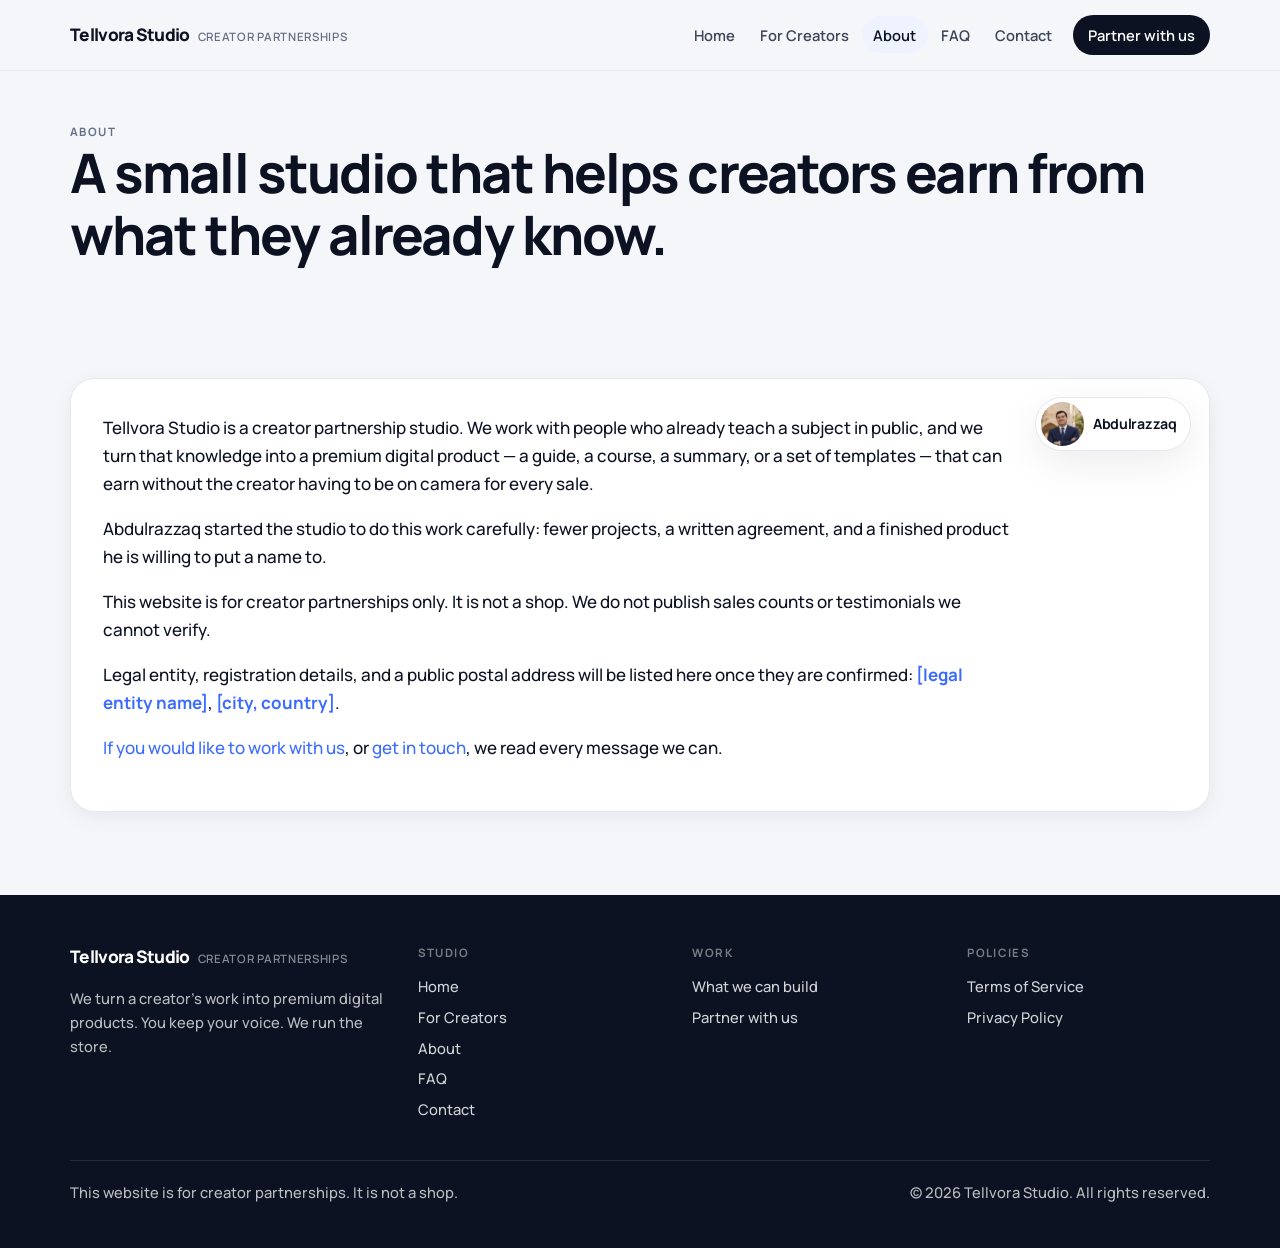
==== commit 4cd8a810: "Rename the studio to Tellvora Studio. Replace Folio Studio in titles, wordmark, copy, and legal page" ====
--- a/about.html
+++ b/about.html
@@ -3,8 +3,8 @@
 <head>
   <meta charset="utf-8">
   <meta name="viewport" content="width=device-width, initial-scale=1">
-  <title>About | Folio Studio</title>
-  <meta name="description" content="Folio Studio is a small studio that partners with creators to turn their knowledge into premium digital products.">
+  <title>About | Tellvora Studio</title>
+  <meta name="description" content="Tellvora Studio is a small studio that partners with creators to turn their knowledge into premium digital products.">
   <link rel="preconnect" href="https://fonts.googleapis.com">
   <link rel="preconnect" href="https://fonts.gstatic.com" crossorigin>
   <link href="https://fonts.googleapis.com/css2?family=Manrope:wght@500;600;700;800&display=swap" rel="stylesheet">
@@ -14,7 +14,7 @@
   <a class="skip" href="#main">Skip to content</a>
   <header class="site-header">
     <div class="wrap header-inner">
-      <a class="wordmark" href="index.html">Folio Studio<span>Creator partnerships</span></a>
+      <a class="wordmark" href="index.html">Tellvora Studio<span>Creator partnerships</span></a>
       <button class="nav-toggle" type="button" aria-expanded="false" aria-controls="site-nav">Menu</button>
       <nav class="nav" id="site-nav" aria-label="Primary">
         <a href="index.html">Home</a>
@@ -42,7 +42,7 @@
               <p>Abdulrazzaq</p>
             </aside>
           <div class="about-copy">
-            <p>Folio Studio is a creator partnership studio. We work with people who already teach a subject in public, and we turn that knowledge into a premium digital product — a guide, a course, a summary, or a set of templates — that can earn without the creator having to be on camera for every sale.</p>
+            <p>Tellvora Studio is a creator partnership studio. We work with people who already teach a subject in public, and we turn that knowledge into a premium digital product — a guide, a course, a summary, or a set of templates — that can earn without the creator having to be on camera for every sale.</p>
             <p>Abdulrazzaq started the studio to do this work carefully: fewer projects, a written agreement, and a finished product he is willing to put a name to.</p>
             <p>This website is for creator partnerships only. It is not a shop. We do not publish sales counts or testimonials we cannot verify.</p>
             <p>Legal entity, registration details, and a public postal address will be listed here once they are confirmed: <span class="placeholder-mark">[legal entity name]</span>, <span class="placeholder-mark">[city, country]</span>.</p>
@@ -57,7 +57,7 @@
     <div class="wrap">
       <div class="footer-grid">
         <div>
-          <a class="wordmark" href="index.html">Folio Studio<span>Creator partnerships</span></a>
+          <a class="wordmark" href="index.html">Tellvora Studio<span>Creator partnerships</span></a>
           <p style="margin-top:0.85rem">We turn a creator’s work into premium digital products. You keep your voice. We run the store.</p>
         </div>
         <div>
@@ -87,7 +87,7 @@
       </div>
       <div class="footer-bottom">
         <p>This website is for creator partnerships. It is not a shop.</p>
-        <p>&copy; 2026 Folio Studio. All rights reserved.</p>
+        <p>&copy; 2026 Tellvora Studio. All rights reserved.</p>
       </div>
     </div>
   </footer>
--- a/css/styles.css
+++ b/css/styles.css
@@ -1,4 +1,4 @@
-/* Folio Studio — modern agency styles */
+/* Tellvora Studio — modern agency styles */
 :root {
   --bg: #f5f6fa;
   --surface: #ffffff;
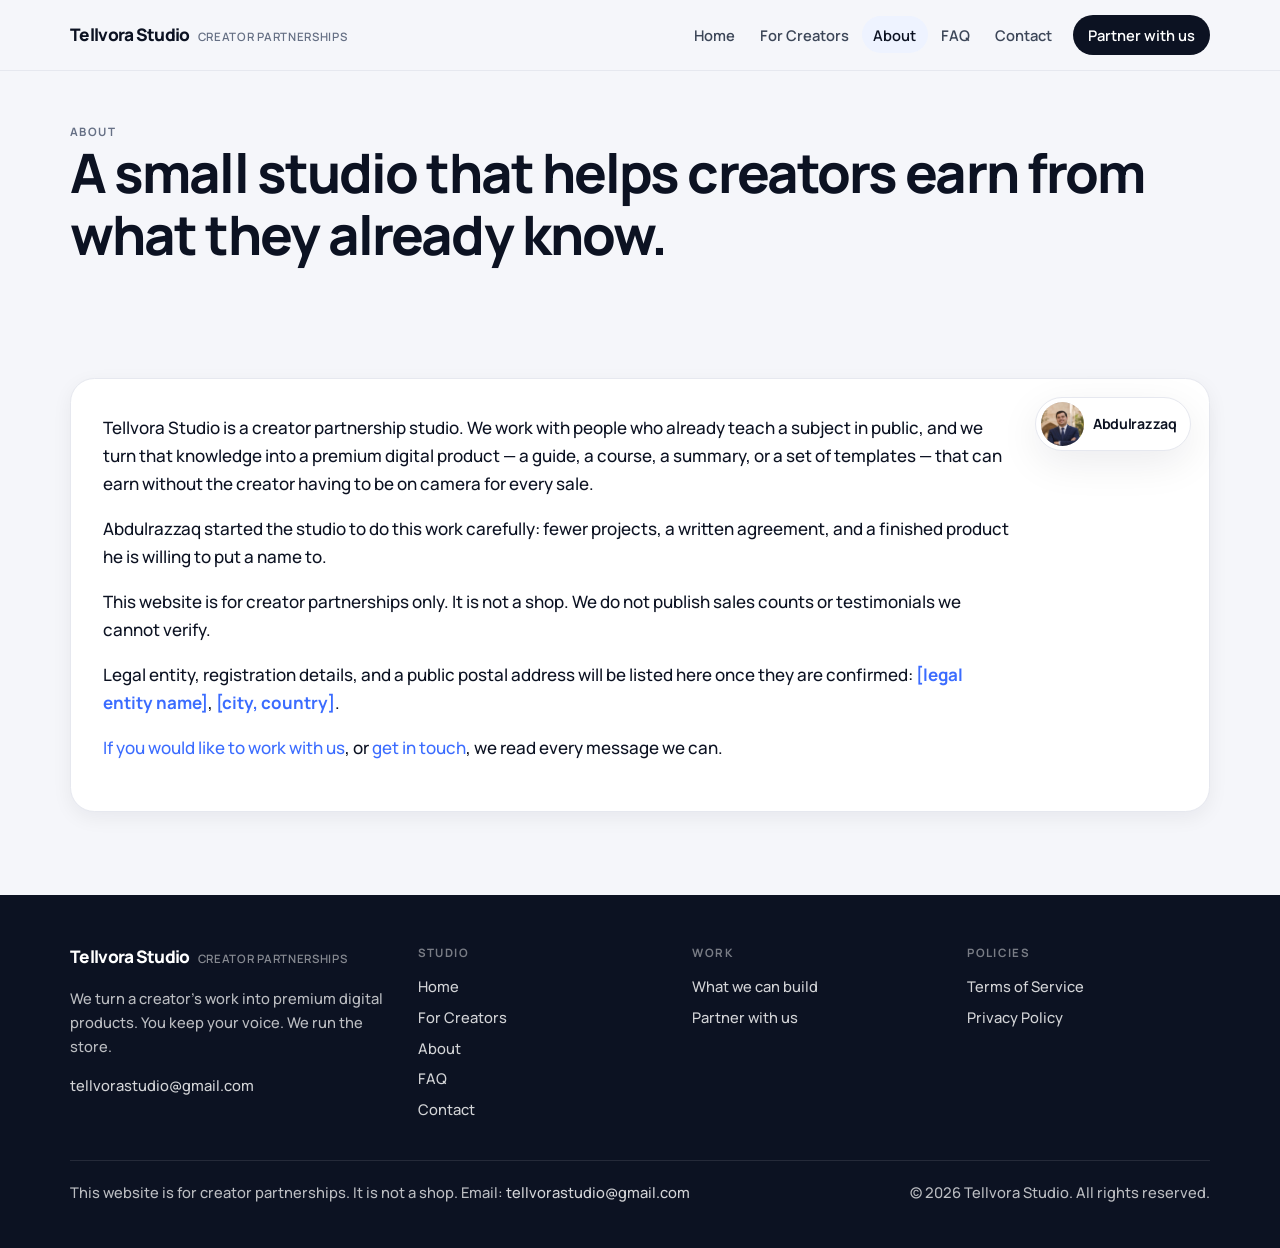
==== commit 0dc7d0db: "Publish the studio email and connect the enquiry forms. List tellvorastudio@gmail.com on Contact, th" ====
--- a/about.html
+++ b/about.html
@@ -59,6 +59,7 @@
         <div>
           <a class="wordmark" href="index.html">Tellvora Studio<span>Creator partnerships</span></a>
           <p style="margin-top:0.85rem">We turn a creator’s work into premium digital products. You keep your voice. We run the store.</p>
+          <p><a href="mailto:tellvorastudio@gmail.com">tellvorastudio@gmail.com</a></p>
         </div>
         <div>
           <p class="kicker">Studio</p>
@@ -86,7 +87,7 @@
         </div>
       </div>
       <div class="footer-bottom">
-        <p>This website is for creator partnerships. It is not a shop.</p>
+        <p>This website is for creator partnerships. It is not a shop. Email: <a href="mailto:tellvorastudio@gmail.com">tellvorastudio@gmail.com</a></p>
         <p>&copy; 2026 Tellvora Studio. All rights reserved.</p>
       </div>
     </div>
